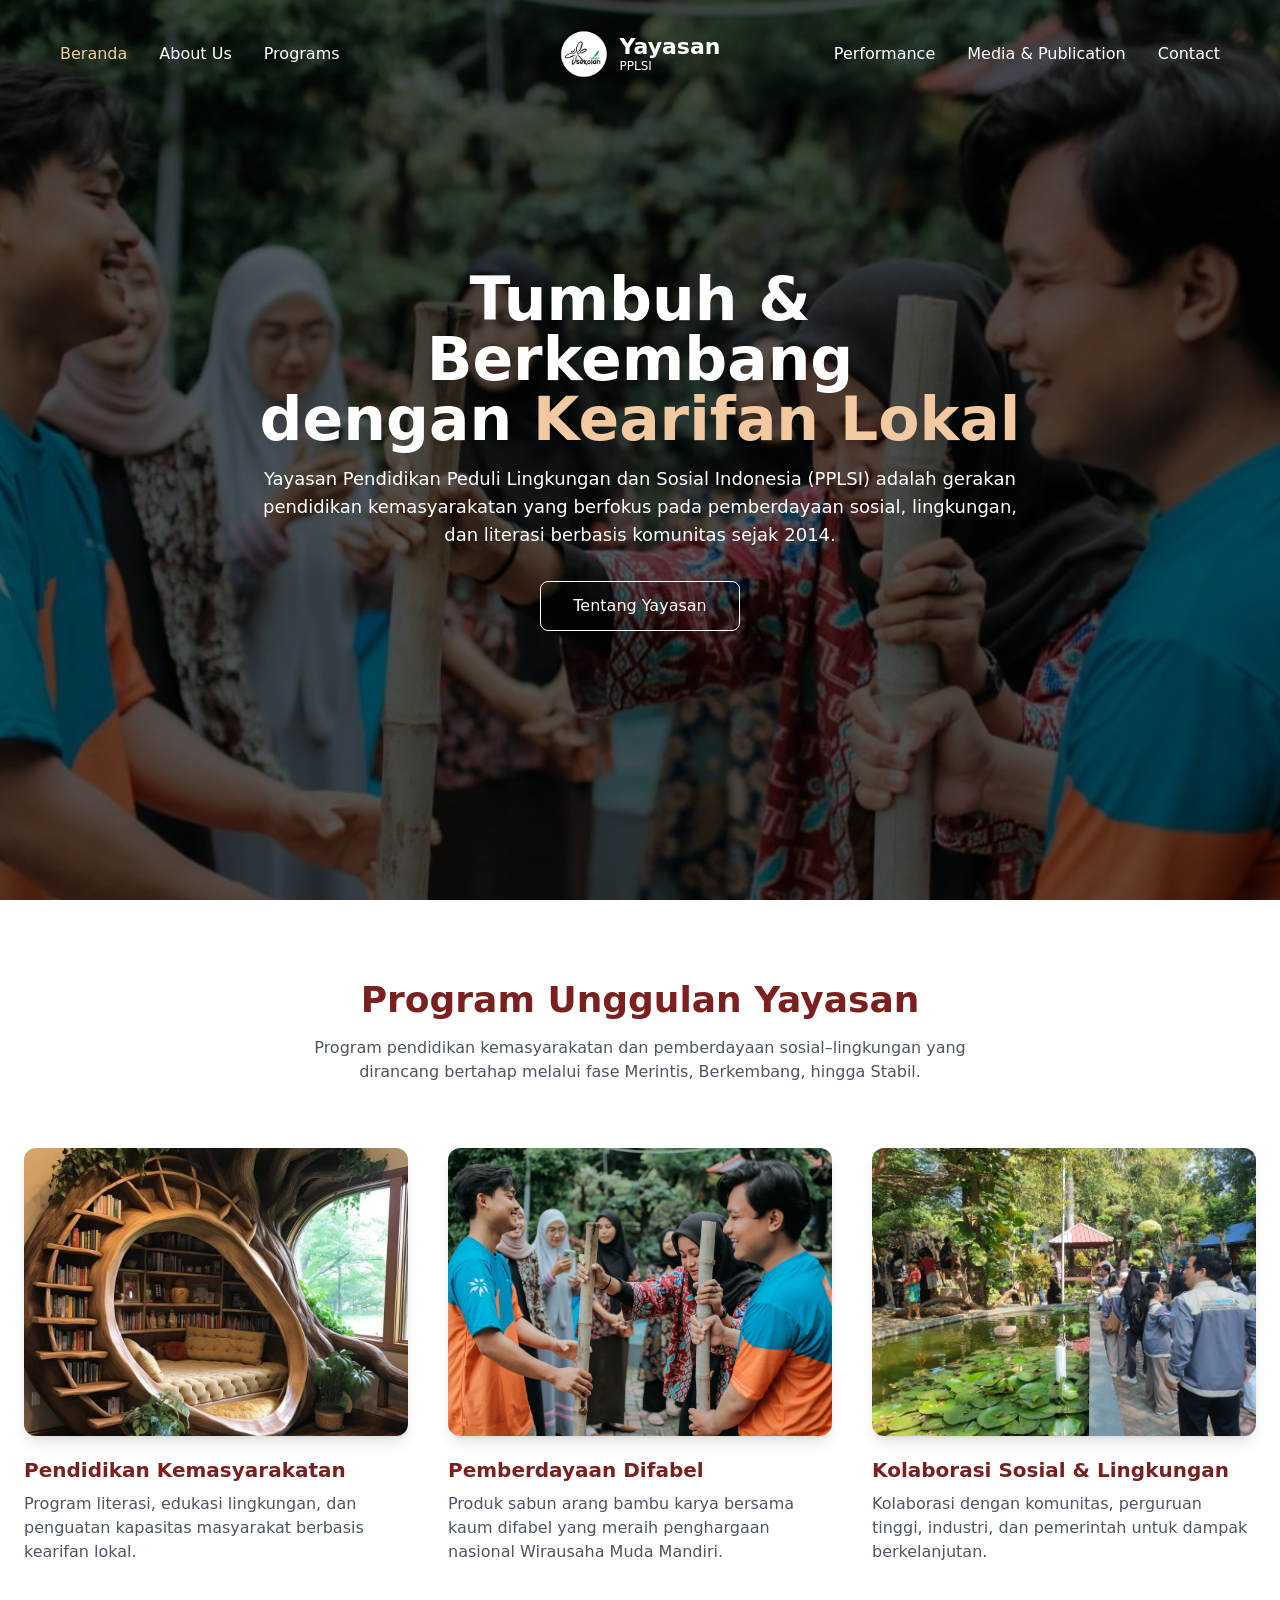
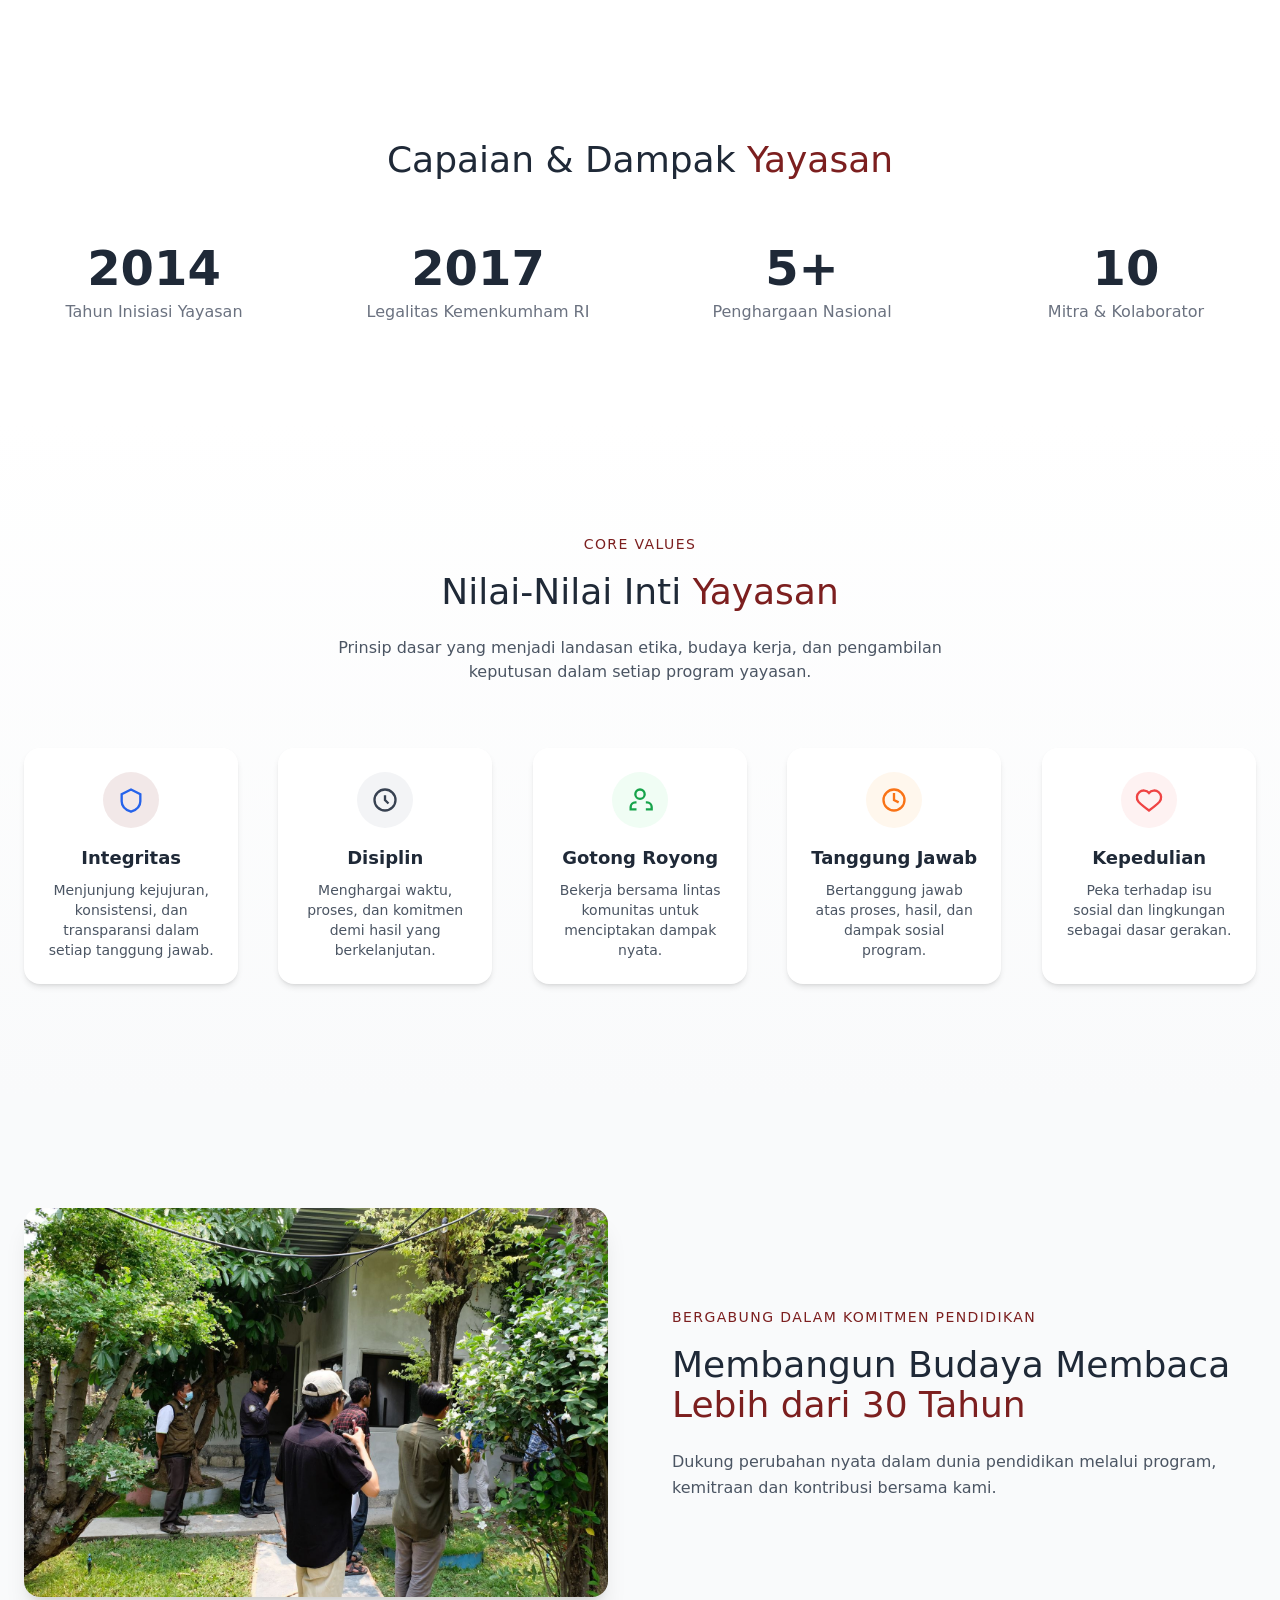
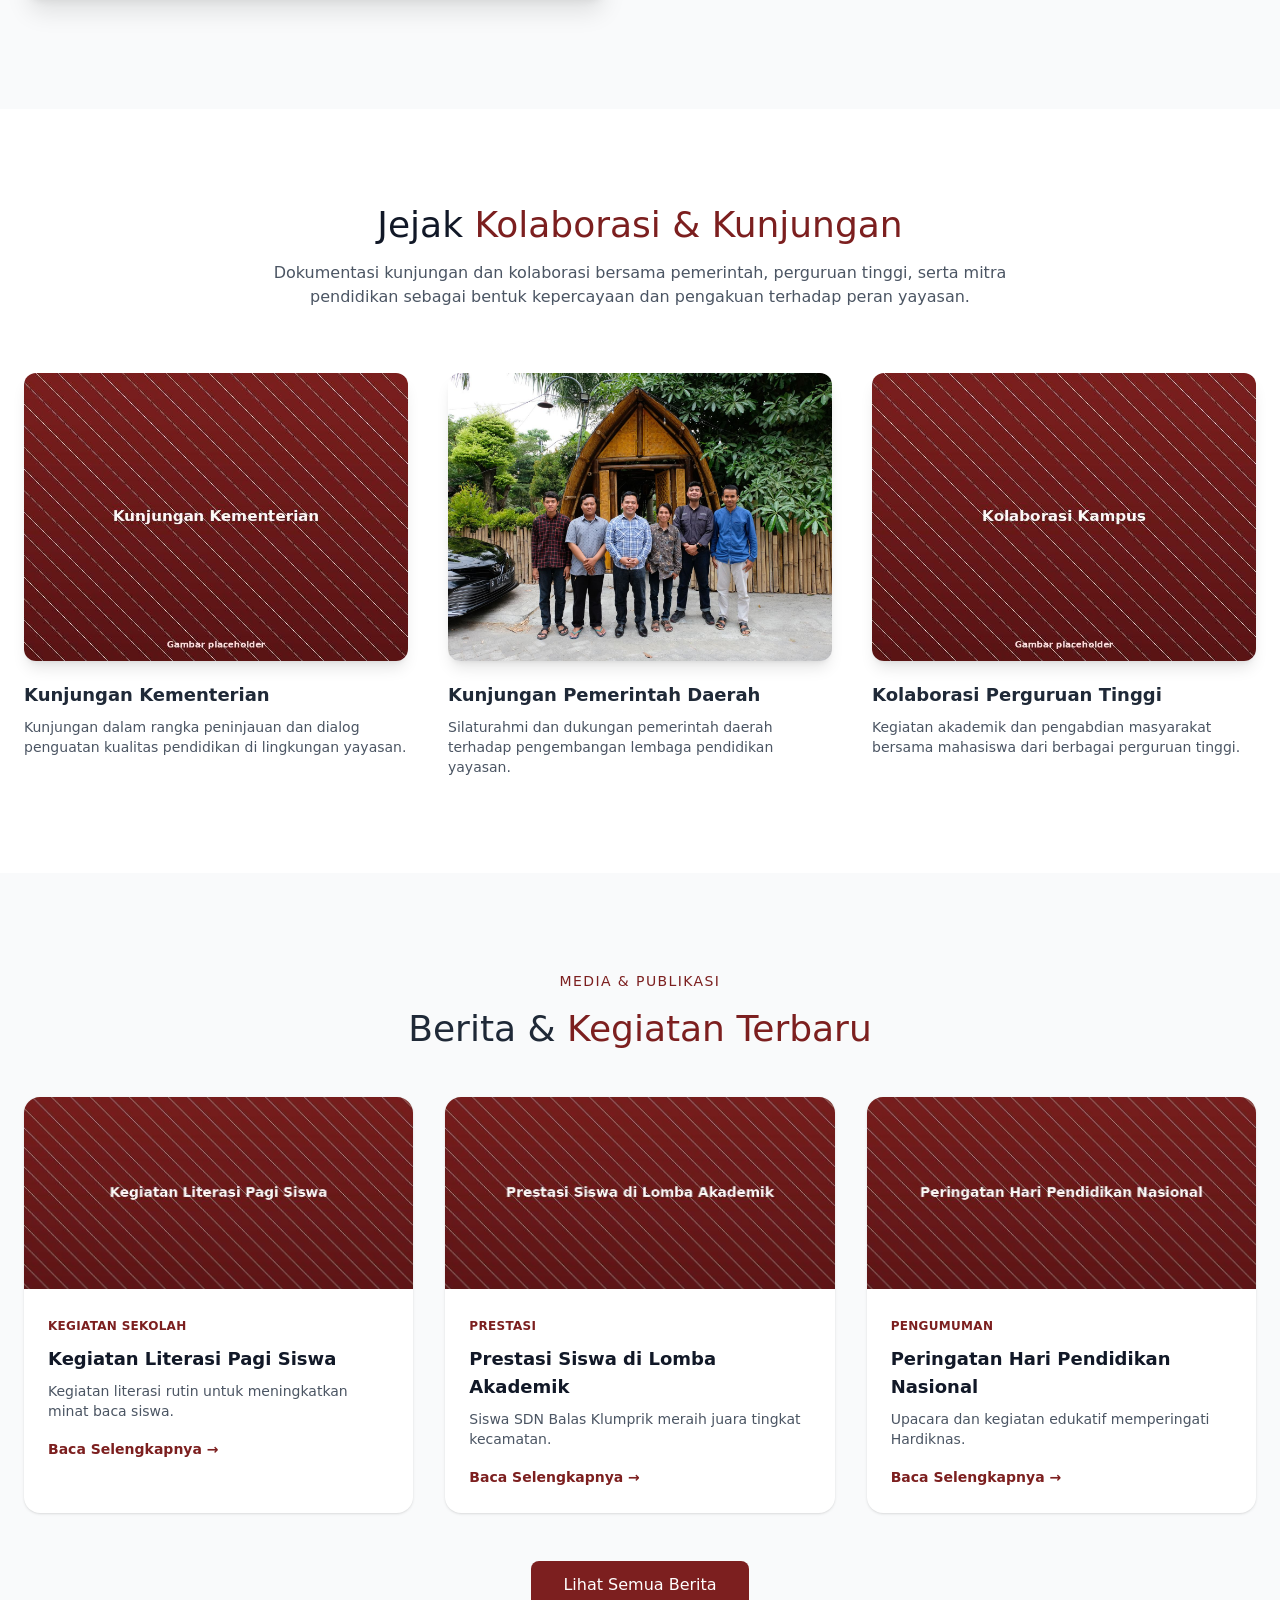
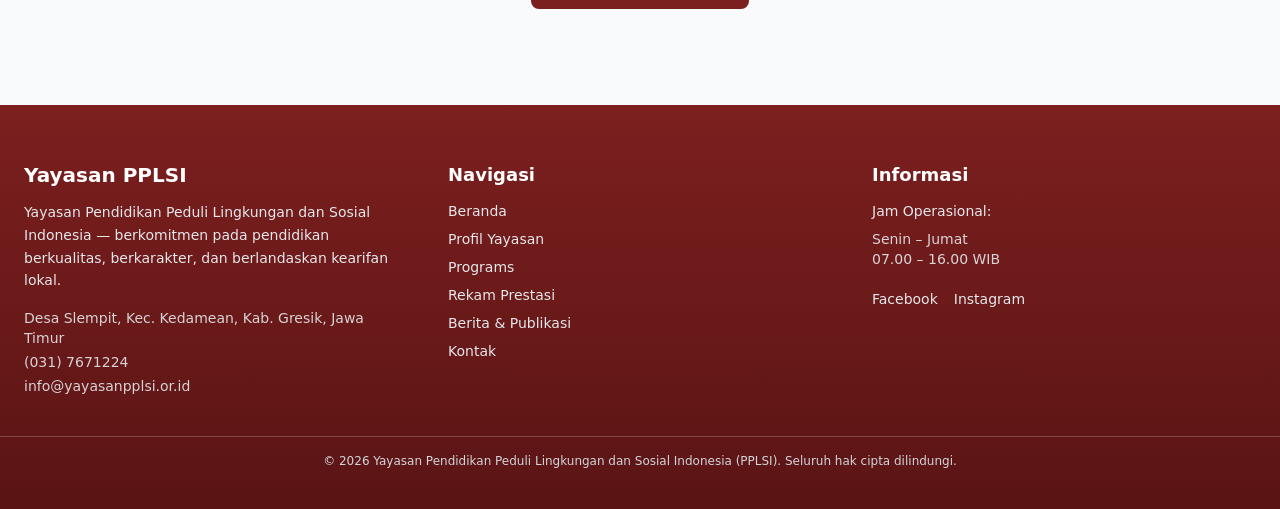
==== index.html @ d439f272 "Initial Commit" ====
<!DOCTYPE html>
<html lang="id">
<head>
    <meta charset="UTF-8">
    <meta name="viewport" content="width=device-width, initial-scale=1.0">
    <title>Beranda - Yayasan PPLSI</title>
    <meta name="description" content="Yayasan Pendidikan Peduli Lingkungan dan Sosial Indonesia (PPLSI) — gerakan pendidikan kemasyarakatan berbasis kearifan lokal sejak 2014.">
    <link rel="canonical" href="https://example.com/index.html">

    <!-- Open Graph -->
    <meta property="og:type" content="website">
    <meta property="og:title" content="Beranda - Yayasan PPLSI">
    <meta property="og:description" content="Yayasan Pendidikan Peduli Lingkungan dan Sosial Indonesia (PPLSI) — gerakan pendidikan kemasyarakatan berbasis kearifan lokal sejak 2014.">
    <meta property="og:image" content="assets/images/hero/hero-1.jpg">
    <meta property="og:url" content="https://example.com/index.html">
    <meta name="twitter:card" content="summary_large_image">

    <link rel="icon" type="image/x-icon" href="assets/images/favicon.ico">
    <link rel="stylesheet" href="assets/css/style.css">
    <link rel="stylesheet" href="assets/css/navbar.css">
</head>
<body class="m-0 p-0 font-sans text-gray-800">

<!-- ===================== NAVBAR ===================== -->
<nav class="site-navbar">

    <div id="glass-container">

        <!-- ================= DESKTOP (>=1024px) ================= -->
        <div class="site-navbar__desktop">

            <!-- LEFT -->
            <ul class="site-navbar__col site-navbar__col--left">
                <li><a href="index.html" class="nav-active">Beranda</a></li>
                <li><a href="profil.html" >About Us</a></li>
                <li><a href="programs.html" >Programs</a></li>
            </ul>

            <!-- CENTER LOGO -->
            <a href="index.html" class="site-navbar__logo">
                <img src="assets/images/Logo.jpg" alt="Logo Yayasan PPLSI">
                <span class="site-navbar__logo-text">
                    <strong>Yayasan</strong>
                    <small>PPLSI</small>
                </span>
            </a>

            <!-- RIGHT -->
            <ul class="site-navbar__col site-navbar__col--right">
                <li><a href="ppdb.html" >Performance</a></li>
                <li><a href="berita.html" >Media & Publication</a></li>
                <li><a href="kontak.html" >Contact</a></li>
            </ul>

        </div>

        <!-- ================= MOBILE / TABLET (<1024px) ================= -->
        <div class="site-navbar__mobile-bar">

            <a href="index.html" class="site-navbar__logo site-navbar__logo--sm">
                <img src="assets/images/Logo.jpg" alt="Logo Yayasan PPLSI">
                <span class="site-navbar__logo-text">
                    <strong>Yayasan</strong>
                    <small>PPLSI</small>
                </span>
            </a>

            <button
                id="nav-toggle"
                class="site-navbar__toggle"
                type="button"
                aria-expanded="false"
                aria-controls="mobile-menu"
                aria-label="Buka menu navigasi">

                <svg id="menu-icon" fill="none" stroke="currentColor" viewBox="0 0 24 24">
                    <path stroke-linecap="round" stroke-linejoin="round" stroke-width="2"
                        d="M4 6h16M4 12h16M4 18h16"/>
                </svg>

                <svg id="close-icon" class="site-navbar__icon--hidden" fill="none" stroke="currentColor" viewBox="0 0 24 24">
                    <path stroke-linecap="round" stroke-linejoin="round" stroke-width="2"
                        d="M6 6L18 18M18 6L6 18"/>
                </svg>

            </button>

        </div>

    </div>

</nav>

<!-- ================= MOBILE DROPDOWN MENU ================= -->
<div id="mobile-menu" hidden aria-hidden="true">
    <a href="index.html">Beranda</a>
    <a href="profil.html">About Us</a>
    <a href="programs.html">Programs</a>
    <a href="ppdb.html">Performance</a>
    <a href="berita.html">Media & Publication</a>
    <a href="kontak.html">Contact</a>
</div>

<main>

<section
    class="relative w-full h-screen overflow-hidden bg-cover bg-center"
    data-hero-slider
>
    <div class="hero-slide is-active" style="background-image: url('assets/images/hero/hero-1.jpg')"></div>
    <div class="hero-slide" style="background-image: url('assets/images/hero/hero-2.jpg')"></div>
    <div class="hero-slide" style="background-image: url('assets/images/hero/hero-3.jpg')"></div>

    <div class="absolute inset-0 bg-black/60"></div>

    <div class="relative z-10 flex items-center justify-center h-full text-center px-6">
        <div class="text-white max-w-3xl">
            <h1 class="text-4xl md:text-6xl font-extrabold mb-4">
                Tumbuh &amp; Berkembang <br>
                dengan <span class="text-[#f2c9a0]">Kearifan Lokal</span>
            </h1>
            <p class="text-lg mb-8">
                Yayasan Pendidikan Peduli Lingkungan dan Sosial Indonesia (PPLSI)
                adalah gerakan pendidikan kemasyarakatan yang berfokus pada
                pemberdayaan sosial, lingkungan, dan literasi berbasis komunitas
                sejak 2014.
            </p>
            <div class="flex justify-center gap-4 flex-wrap">
                <a href="profil.html"
                   class="border border-white px-8 py-3 rounded-lg
                     hover:bg-white hover:text-[#7c1f1f] transition">
                    Tentang Yayasan
                </a>
            </div>
        </div>
    </div>
</section>

<section class="py-20 bg-white reveal">
    <div class="max-w-7xl mx-auto px-6">
        <div class="text-center mb-16">
            <h2 class="text-4xl font-bold text-[#7c1f1f] mb-4">
                Program Unggulan Yayasan
            </h2>
            <p class="text-gray-600 max-w-2xl mx-auto">
               Program pendidikan kemasyarakatan dan pemberdayaan sosial–lingkungan
                yang dirancang bertahap melalui fase Merintis, Berkembang, hingga Stabil.
            </p>
        </div>

        <div class="grid md:grid-cols-3 gap-10">
            <div class="group">
                <div class="overflow-hidden rounded-xl shadow-lg">
                    <img src="assets/images/fasilitas-kelasz.jpg" loading="lazy"
                        class="w-full h-72 object-cover transform group-hover:scale-105 transition duration-500"
                        alt="Ruang Kelas">
                </div>
                <h3 class="text-xl font-semibold text-[#7c1f1f] mt-5">Pendidikan Kemasyarakatan</h3>
                <p class="text-gray-600 mt-2">
                    Program literasi, edukasi lingkungan, dan penguatan kapasitas masyarakat
                    berbasis kearifan lokal.
                </p>
            </div>

            <div class="group">
                <div class="overflow-hidden rounded-xl shadow-lg">
                    <img src="assets/images/kegiatan.jpg" loading="lazy"
                        class="w-full h-72 object-cover transform group-hover:scale-105 transition duration-500"
                        alt="Kegiatan Siswa">
                </div>
                <h3 class="text-xl font-semibold text-[#7c1f1f] mt-5">Pemberdayaan Difabel</h3>
                <p class="text-gray-600 mt-2">
                    Produk sabun arang bambu karya bersama kaum difabel yang meraih
                    penghargaan nasional Wirausaha Muda Mandiri.
                </p>
            </div>

            <div class="group">
                <div class="overflow-hidden rounded-xl shadow-lg">
                    <img src="assets/images/lingkungan.jpg" loading="lazy"
                        class="w-full h-72 object-cover transform group-hover:scale-105 transition duration-500"
                        alt="Lingkungan Sekolah">
                </div>
                <h3 class="text-xl font-semibold text-[#7c1f1f] mt-5">Kolaborasi Sosial &amp; Lingkungan</h3>
                <p class="text-gray-600 mt-2">
                    Kolaborasi dengan komunitas, perguruan tinggi, industri,
                    dan pemerintah untuk dampak berkelanjutan.
                </p>
            </div>
        </div>
    </div>
</section>

<section class="py-24 bg-white reveal">
    <div class="max-w-7xl mx-auto px-6 text-center">
        <h2 class="text-4xl font-light mb-16">
            Capaian &amp; Dampak <span class="text-[#7c1f1f] font-medium">Yayasan</span>
        </h2>
        <div class="grid grid-cols-1 md:grid-cols-4 gap-16">
            <div class="group">
                <div class="text-5xl font-bold text-gray-800">2014</div>
                <p class="mt-2 text-gray-500">Tahun Inisiasi Yayasan</p>
            </div>
            <div class="group">
                <div class="text-5xl font-bold text-gray-800">2017</div>
                <p class="mt-2 text-gray-500">Legalitas Kemenkumham RI</p>
            </div>
            <div class="group">
                <div class="text-5xl font-bold text-gray-800">5+</div>
                <p class="mt-2 text-gray-500">Penghargaan Nasional</p>
            </div>
            <div class="group">
                <div class="text-5xl font-bold text-gray-800">10</div>
                <p class="mt-2 text-gray-500">Mitra &amp; Kolaborator</p>
            </div>
        </div>
    </div>
</section>

<section class="py-28 bg-gradient-to-b from-white to-gray-50">
  <div class="max-w-7xl mx-auto px-6 text-center">
    <div class="mb-16">
      <span class="text-[#7c1f1f] uppercase tracking-widest text-sm">Core Values</span>
      <h2 class="text-4xl font-light mt-4">
        Nilai-Nilai Inti <span class="font-medium text-[#7c1f1f]">Yayasan</span>
      </h2>
      <p class="text-gray-600 max-w-2xl mx-auto mt-6">
        Prinsip dasar yang menjadi landasan etika, budaya kerja,
        dan pengambilan keputusan dalam setiap program yayasan.
      </p>
    </div>

    <div class="grid grid-cols-1 sm:grid-cols-2 md:grid-cols-5 gap-10">
      <div class="bg-white rounded-2xl shadow-md p-6 hover:-translate-y-1 transition reveal">
        <div class="w-14 h-14 mx-auto mb-4 flex items-center justify-center rounded-full bg-[#7c1f1f]/10">
          <svg class="w-7 h-7 text-blue-600" fill="none" stroke="currentColor" stroke-width="2" viewBox="0 0 24 24">
            <path d="M12 3l8 4v6c0 5-3.5 7.5-8 9-4.5-1.5-8-4-8-9V7l8-4z"/>
          </svg>
        </div>
        <h4 class="font-semibold text-lg">Integritas</h4>
        <p class="text-sm text-gray-600 mt-2">Menjunjung kejujuran, konsistensi, dan transparansi dalam setiap tanggung jawab.</p>
      </div>

      <div class="bg-white rounded-2xl shadow-md p-6 hover:-translate-y-1 transition reveal">
        <div class="w-14 h-14 mx-auto mb-4 flex items-center justify-center rounded-full bg-gray-100">
          <svg class="w-7 h-7 text-gray-700" fill="none" stroke="currentColor" stroke-width="2" viewBox="0 0 24 24">
            <path d="M12 8v4l3 3"/><circle cx="12" cy="12" r="9"/>
          </svg>
        </div>
        <h4 class="font-semibold text-lg">Disiplin</h4>
        <p class="text-sm text-gray-600 mt-2">Menghargai waktu, proses, dan komitmen demi hasil yang berkelanjutan.</p>
      </div>

      <div class="bg-white rounded-2xl shadow-md p-6 hover:-translate-y-1 transition reveal">
        <div class="w-14 h-14 mx-auto mb-4 flex items-center justify-center rounded-full bg-green-50">
          <svg class="w-7 h-7 text-green-600" fill="none" stroke="currentColor" stroke-width="2" viewBox="0 0 24 24">
            <path d="M17 20h5v-2a4 4 0 0 0-4-4h-1"/><path d="M9 20H4v-2a4 4 0 0 1 4-4h1"/><circle cx="12" cy="7" r="4"/>
          </svg>
        </div>
        <h4 class="font-semibold text-lg">Gotong Royong</h4>
        <p class="text-sm text-gray-600 mt-2">Bekerja bersama lintas komunitas untuk menciptakan dampak nyata.</p>
      </div>

      <div class="bg-white rounded-2xl shadow-md p-6 hover:-translate-y-1 transition reveal">
        <div class="w-14 h-14 mx-auto mb-4 flex items-center justify-center rounded-full bg-orange-50">
          <svg class="w-7 h-7 text-orange-500" fill="none" stroke="currentColor" stroke-width="2" viewBox="0 0 24 24">
            <path d="M12 6v6l4 2"/><circle cx="12" cy="12" r="9"/>
          </svg>
        </div>
        <h4 class="font-semibold text-lg">Tanggung Jawab</h4>
        <p class="text-sm text-gray-600 mt-2">Bertanggung jawab atas proses, hasil, dan dampak sosial program.</p>
      </div>

      <div class="bg-white rounded-2xl shadow-md p-6 hover:-translate-y-1 transition reveal">
        <div class="w-14 h-14 mx-auto mb-4 flex items-center justify-center rounded-full bg-red-50">
          <svg class="w-7 h-7 text-red-500" fill="none" stroke="currentColor" stroke-width="2" viewBox="0 0 24 24">
            <path d="M12 21s-6-4.35-9-7.5A5.4 5.4 0 0 1 12 6a5.4 5.4 0 0 1 9 7.5C18 16.65 12 21 12 21z"/>
          </svg>
        </div>
        <h4 class="font-semibold text-lg">Kepedulian</h4>
        <p class="text-sm text-gray-600 mt-2">Peka terhadap isu sosial dan lingkungan sebagai dasar gerakan.</p>
      </div>
    </div>
  </div>
</section>

<section class="py-28 bg-gray-50 reveal">
    <div class="max-w-7xl mx-auto px-6 grid md:grid-cols-2 gap-16 items-center">
        <div class="md:order-1 order-2">
            <img src="assets/images/legalicy.jpg" loading="lazy" class="rounded-2xl shadow-xl w-full" alt="Legacy">
        </div>
        <div class="md:order-2 order-1">
            <span class="text-[#7c1f1f] uppercase tracking-widest text-sm">Bergabung dalam Komitmen Pendidikan</span>
            <h2 class="text-4xl font-light mt-4 mb-6">
                Membangun Budaya Membaca
                <span class="text-[#7c1f1f]">Lebih dari 30 Tahun</span>
            </h2>
            <p class="text-gray-600 leading-relaxed">
                Dukung perubahan nyata dalam dunia pendidikan melalui program, kemitraan
                dan kontribusi bersama kami.
            </p>
        </div>
    </div>
</section>

<section class="py-24 bg-white reveal">
    <div class="max-w-7xl mx-auto px-6">
        <div class="text-center mb-16">
            <h2 class="text-4xl font-light text-gray-900 mb-4">
                Jejak <span class="text-[#7c1f1f]">Kolaborasi &amp; Kunjungan</span>
            </h2>
            <p class="text-gray-600 max-w-3xl mx-auto">
                Dokumentasi kunjungan dan kolaborasi bersama pemerintah,
                perguruan tinggi, serta mitra pendidikan sebagai bentuk kepercayaan
                dan pengakuan terhadap peran yayasan.
            </p>
        </div>

        <div class="grid sm:grid-cols-2 lg:grid-cols-3 gap-10">
            <div class="group">
                <div class="overflow-hidden rounded-xl shadow-lg">
                    <img src="assets/images/kunjungan-kementerian.jpg" loading="lazy"
                         class="w-full h-72 object-cover group-hover:scale-105 transition duration-500"
                         alt="Kunjungan Kementerian">
                </div>
                <h3 class="text-lg font-semibold mt-5">Kunjungan Kementerian</h3>
                <p class="text-gray-600 text-sm mt-2">
                    Kunjungan dalam rangka peninjauan dan dialog penguatan
                    kualitas pendidikan di lingkungan yayasan.
                </p>
            </div>
            <div class="group">
                <div class="overflow-hidden rounded-xl shadow-lg">
                    <img src="assets/images/kunjungan-gubernur.jpg" loading="lazy"
                         class="w-full h-72 object-cover group-hover:scale-105 transition duration-500"
                         alt="Kunjungan Gubernur">
                </div>
                <h3 class="text-lg font-semibold mt-5">Kunjungan Pemerintah Daerah</h3>
                <p class="text-gray-600 text-sm mt-2">
                    Silaturahmi dan dukungan pemerintah daerah terhadap
                    pengembangan lembaga pendidikan yayasan.
                </p>
            </div>
            <div class="group">
                <div class="overflow-hidden rounded-xl shadow-lg">
                    <img src="assets/images/kolaborasi-kampus.jpg" loading="lazy"
                         class="w-full h-72 object-cover group-hover:scale-105 transition duration-500"
                         alt="Kolaborasi Kampus">
                </div>
                <h3 class="text-lg font-semibold mt-5">Kolaborasi Perguruan Tinggi</h3>
                <p class="text-gray-600 text-sm mt-2">
                    Kegiatan akademik dan pengabdian masyarakat bersama
                    mahasiswa dari berbagai perguruan tinggi.
                </p>
            </div>
        </div>
    </div>
</section>

<section class="py-24 bg-gray-50 reveal">
    <div class="max-w-7xl mx-auto px-6">
        <div class="text-center mb-12">
            <span class="text-[#7c1f1f] uppercase tracking-widest text-sm">Media &amp; Publikasi</span>
            <h2 class="text-4xl font-light mt-4">Berita &amp; <span class="text-[#7c1f1f] font-medium">Kegiatan Terbaru</span></h2>
        </div>
        <div class="grid md:grid-cols-3 gap-8">
            <article class="bg-white rounded-2xl shadow hover:shadow-lg transition overflow-hidden">
                <img src="assets/images/berita/literasi.jpg" loading="lazy" class="h-48 w-full object-cover" alt="Kegiatan Literasi Pagi Siswa">
                <div class="p-6">
                    <span class="text-xs uppercase tracking-wide text-[#7c1f1f] font-semibold">Kegiatan Sekolah</span>
                    <h3 class="font-semibold text-lg text-gray-900 mt-2 mb-2">Kegiatan Literasi Pagi Siswa</h3>
                    <p class="text-gray-600 text-sm mb-4">Kegiatan literasi rutin untuk meningkatkan minat baca siswa.</p>
                    <a href="berita-literasi.html" class="text-[#7c1f1f] text-sm font-semibold hover:underline">Baca Selengkapnya &rarr;</a>
                </div>
            </article>
            <article class="bg-white rounded-2xl shadow hover:shadow-lg transition overflow-hidden">
                <img src="assets/images/berita/prestasi.jpg" loading="lazy" class="h-48 w-full object-cover" alt="Prestasi Siswa di Lomba Akademik">
                <div class="p-6">
                    <span class="text-xs uppercase tracking-wide text-[#7c1f1f] font-semibold">Prestasi</span>
                    <h3 class="font-semibold text-lg text-gray-900 mt-2 mb-2">Prestasi Siswa di Lomba Akademik</h3>
                    <p class="text-gray-600 text-sm mb-4">Siswa SDN Balas Klumprik meraih juara tingkat kecamatan.</p>
                    <a href="berita-prestasi.html" class="text-[#7c1f1f] text-sm font-semibold hover:underline">Baca Selengkapnya &rarr;</a>
                </div>
            </article>
            <article class="bg-white rounded-2xl shadow hover:shadow-lg transition overflow-hidden">
                <img src="assets/images/berita/hardiknas.jpg" loading="lazy" class="h-48 w-full object-cover" alt="Peringatan Hari Pendidikan Nasional">
                <div class="p-6">
                    <span class="text-xs uppercase tracking-wide text-[#7c1f1f] font-semibold">Pengumuman</span>
                    <h3 class="font-semibold text-lg text-gray-900 mt-2 mb-2">Peringatan Hari Pendidikan Nasional</h3>
                    <p class="text-gray-600 text-sm mb-4">Upacara dan kegiatan edukatif memperingati Hardiknas.</p>
                    <a href="berita-hardiknas.html" class="text-[#7c1f1f] text-sm font-semibold hover:underline">Baca Selengkapnya &rarr;</a>
                </div>
            </article>
        </div>
        <div class="text-center mt-12">
            <a href="berita.html" class="inline-block bg-[#7c1f1f] text-white px-8 py-3 rounded-lg hover:bg-[#651919] transition">Lihat Semua Berita</a>
        </div>
    </div>
</section>
    </main>
    <footer class="relative text-gray-200">
        <div class="bg-gradient-to-t from-[#5a1414] to-[#7c1f1f] pt-14 pb-10">
            <div class="max-w-7xl mx-auto px-6 grid md:grid-cols-3 gap-10">

                <!-- PROFIL -->
                <div>
                    <h4 class="text-xl font-bold text-white mb-3">
                        Yayasan PPLSI
                    </h4>
                    <p class="text-sm leading-relaxed text-gray-200">
                        Yayasan Pendidikan Peduli Lingkungan dan Sosial Indonesia — berkomitmen
                        pada pendidikan berkualitas, berkarakter, dan berlandaskan kearifan lokal.
                    </p>
                    <div class="mt-4 text-sm space-y-1 opacity-90">
                        <p>Desa Slempit, Kec. Kedamean, Kab. Gresik, Jawa Timur</p>
                        <p>(031) 7671224</p>
                        <p>info@yayasanpplsi.or.id</p>
                    </div>
                </div>

                <!-- MENU -->
                <div>
                    <h4 class="text-lg font-semibold text-white mb-3">Navigasi</h4>
                    <ul class="space-y-2 text-sm">
                        <li><a href="index.html" class="hover:text-white transition">Beranda</a></li>
                        <li><a href="profil.html" class="hover:text-white transition">Profil Yayasan</a></li>
                        <li><a href="programs.html" class="hover:text-white transition">Programs</a></li>
                        <li><a href="ppdb.html" class="hover:text-white transition">Rekam Prestasi</a></li>
                        <li><a href="berita.html" class="hover:text-white transition">Berita & Publikasi</a></li>
                        <li><a href="kontak.html" class="hover:text-white transition">Kontak</a></li>
                    </ul>
                </div>

                <!-- INFO -->
                <div>
                    <h4 class="text-lg font-semibold text-white mb-3">Informasi</h4>
                    <div class="text-sm space-y-2">
                        <p>Jam Operasional:</p>
                        <p class="opacity-90">Senin – Jumat<br>07.00 – 16.00 WIB</p>
                    </div>
                    <div class="flex space-x-4 mt-5 text-sm">
                        <a href="#" class="hover:text-white transition">Facebook</a>
                        <a href="#" class="hover:text-white transition">Instagram</a>
                    </div>
                </div>
            </div>

            <div class="mt-10 border-t border-white/20 pt-4 text-center text-xs text-gray-300">
                <span id="copyright-year">&copy; 2026</span> Yayasan Pendidikan Peduli Lingkungan dan Sosial Indonesia (PPLSI). Seluruh hak cipta dilindungi.
            </div>
        </div>
    </footer>
    <script src="assets/js/main.js"></script>
</body>
</html>
---- assets/css/style.css ----
*,
:after,
:before {
    --tw-border-spacing-x: 0;
    --tw-border-spacing-y: 0;
    --tw-translate-x: 0;
    --tw-translate-y: 0;
    --tw-rotate: 0;
    --tw-skew-x: 0;
    --tw-skew-y: 0;
    --tw-scale-x: 1;
    --tw-scale-y: 1;
    --tw-pan-x: ;
    --tw-pan-y: ;
    --tw-pinch-zoom: ;
    --tw-scroll-snap-strictness: proximity;
    --tw-gradient-from-position: ;
    --tw-gradient-via-position: ;
    --tw-gradient-to-position: ;
    --tw-ordinal: ;
    --tw-slashed-zero: ;
    --tw-numeric-figure: ;
    --tw-numeric-spacing: ;
    --tw-numeric-fraction: ;
    --tw-ring-inset: ;
    --tw-ring-offset-width: 0px;
    --tw-ring-offset-color: #fff;
    --tw-ring-color: rgba(59, 130, 246, .5);
    --tw-ring-offset-shadow: 0 0 #0000;
    --tw-ring-shadow: 0 0 #0000;
    --tw-shadow: 0 0 #0000;
    --tw-shadow-colored: 0 0 #0000;
    --tw-blur: ;
    --tw-brightness: ;
    --tw-contrast: ;
    --tw-grayscale: ;
    --tw-hue-rotate: ;
    --tw-invert: ;
    --tw-saturate: ;
    --tw-sepia: ;
    --tw-drop-shadow: ;
    --tw-backdrop-blur: ;
    --tw-backdrop-brightness: ;
    --tw-backdrop-contrast: ;
    --tw-backdrop-grayscale: ;
    --tw-backdrop-hue-rotate: ;
    --tw-backdrop-invert: ;
    --tw-backdrop-opacity: ;
    --tw-backdrop-saturate: ;
    --tw-backdrop-sepia: ;
    --tw-contain-size: ;
    --tw-contain-layout: ;
    --tw-contain-paint: ;
    --tw-contain-style:
}

::backdrop {
    --tw-border-spacing-x: 0;
    --tw-border-spacing-y: 0;
    --tw-translate-x: 0;
    --tw-translate-y: 0;
    --tw-rotate: 0;
    --tw-skew-x: 0;
    --tw-skew-y: 0;
    --tw-scale-x: 1;
    --tw-scale-y: 1;
    --tw-pan-x: ;
    --tw-pan-y: ;
    --tw-pinch-zoom: ;
    --tw-scroll-snap-strictness: proximity;
    --tw-gradient-from-position: ;
    --tw-gradient-via-position: ;
    --tw-gradient-to-position: ;
    --tw-ordinal: ;
    --tw-slashed-zero: ;
    --tw-numeric-figure: ;
    --tw-numeric-spacing: ;
    --tw-numeric-fraction: ;
    --tw-ring-inset: ;
    --tw-ring-offset-width: 0px;
    --tw-ring-offset-color: #fff;
    --tw-ring-color: rgba(59, 130, 246, .5);
    --tw-ring-offset-shadow: 0 0 #0000;
    --tw-ring-shadow: 0 0 #0000;
    --tw-shadow: 0 0 #0000;
    --tw-shadow-colored: 0 0 #0000;
    --tw-blur: ;
    --tw-brightness: ;
    --tw-contrast: ;
    --tw-grayscale: ;
    --tw-hue-rotate: ;
    --tw-invert: ;
    --tw-saturate: ;
    --tw-sepia: ;
    --tw-drop-shadow: ;
    --tw-backdrop-blur: ;
    --tw-backdrop-brightness: ;
    --tw-backdrop-contrast: ;
    --tw-backdrop-grayscale: ;
    --tw-backdrop-hue-rotate: ;
    --tw-backdrop-invert: ;
    --tw-backdrop-opacity: ;
    --tw-backdrop-saturate: ;
    --tw-backdrop-sepia: ;
    --tw-contain-size: ;
    --tw-contain-layout: ;
    --tw-contain-paint: ;
    --tw-contain-style:
}

/*! tailwindcss v3.4.19 | MIT License | https://tailwindcss.com*/
*,
:after,
:before {
    box-sizing: border-box;
    border: 0 solid #e5e7eb
}

:after,
:before {
    --tw-content: ""
}

:host,
html {
    line-height: 1.5;
    -webkit-text-size-adjust: 100%;
    -moz-tab-size: 4;
    -o-tab-size: 4;
    tab-size: 4;
    font-family: ui-sans-serif, system-ui, sans-serif, Apple Color Emoji, Segoe UI Emoji, Segoe UI Symbol, Noto Color Emoji;
    font-feature-settings: normal;
    font-variation-settings: normal;
    -webkit-tap-highlight-color: transparent
}

body {
    margin: 0;
    line-height: inherit
}

hr {
    height: 0;
    color: inherit;
    border-top-width: 1px
}

abbr:where([title]) {
    -webkit-text-decoration: underline dotted;
    text-decoration: underline dotted
}

h1,
h2,
h3,
h4,
h5,
h6 {
    font-size: inherit;
    font-weight: inherit
}

a {
    color: inherit;
    text-decoration: inherit
}

b,
strong {
    font-weight: bolder
}

code,
kbd,
pre,
samp {
    font-family: ui-monospace, SFMono-Regular, Menlo, Monaco, Consolas, Liberation Mono, Courier New, monospace;
    font-feature-settings: normal;
    font-variation-settings: normal;
    font-size: 1em
}

small {
    font-size: 80%
}

sub,
sup {
    font-size: 75%;
    line-height: 0;
    position: relative;
    vertical-align: baseline
}

sub {
    bottom: -.25em
}

sup {
    top: -.5em
}

table {
    text-indent: 0;
    border-color: inherit;
    border-collapse: collapse
}

button,
input,
optgroup,
select,
textarea {
    font-family: inherit;
    font-feature-settings: inherit;
    font-variation-settings: inherit;
    font-size: 100%;
    font-weight: inherit;
    line-height: inherit;
    letter-spacing: inherit;
    color: inherit;
    margin: 0;
    padding: 0
}

button,
select {
    text-transform: none
}

button,
input:where([type=button]),
input:where([type=reset]),
input:where([type=submit]) {
    -webkit-appearance: button;
    background-color: transparent;
    background-image: none
}

:-moz-focusring {
    outline: auto
}

:-moz-ui-invalid {
    box-shadow: none
}

progress {
    vertical-align: baseline
}

::-webkit-inner-spin-button,
::-webkit-outer-spin-button {
    height: auto
}

[type=search] {
    -webkit-appearance: textfield;
    outline-offset: -2px
}

::-webkit-search-decoration {
    -webkit-appearance: none
}

::-webkit-file-upload-button {
    -webkit-appearance: button;
    font: inherit
}

summary {
    display: list-item
}

blockquote,
dd,
dl,
figure,
h1,
h2,
h3,
h4,
h5,
h6,
hr,
p,
pre {
    margin: 0
}

fieldset {
    margin: 0
}

fieldset,
legend {
    padding: 0
}

menu,
ol,
ul {
    list-style: none;
    margin: 0;
    padding: 0
}

dialog {
    padding: 0
}

textarea {
    resize: vertical
}

input::-moz-placeholder,
textarea::-moz-placeholder {
    opacity: 1;
    color: #9ca3af
}

input::placeholder,
textarea::placeholder {
    opacity: 1;
    color: #9ca3af
}

[role=button],
button {
    cursor: pointer
}

:disabled {
    cursor: default
}

audio,
canvas,
embed,
iframe,
img,
object,
svg,
video {
    display: block;
    vertical-align: middle
}

img,
video {
    max-width: 100%;
    height: auto
}

[hidden]:where(:not([hidden=until-found])) {
    display: none
}

.sr-only {
    position: absolute;
    width: 1px;
    height: 1px;
    padding: 0;
    margin: -1px;
    overflow: hidden;
    clip: rect(0, 0, 0, 0);
    white-space: nowrap;
    border-width: 0
}

.fixed {
    position: fixed
}

.absolute {
    position: absolute
}

.relative {
    position: relative
}

.inset-0 {
    inset: 0
}

.bottom-8 {
    bottom: 2rem
}

.left-0 {
    left: 0
}

.left-1\/2 {
    left: 50%
}

.right-0 {
    right: 0
}

.right-1\/2 {
    right: 50%
}

.right-8 {
    right: 2rem
}

.top-6 {
    top: 1.5rem
}

.z-10 {
    z-index: 10
}

.z-\[9999\] {
    z-index: 9999
}

.order-1 {
    order: 1
}

.order-2 {
    order: 2
}

.col-span-2 {
    grid-column: span 2/span 2
}

.m-0 {
    margin: 0
}

.mx-auto {
    margin-left: auto;
    margin-right: auto
}

.my-4 {
    margin-top: 1rem;
    margin-bottom: 1rem
}

.-ml-\[50vw\] {
    margin-left: -50vw
}

.-mr-\[50vw\] {
    margin-right: -50vw
}

.mb-1 {
    margin-bottom: .25rem
}

.mb-12 {
    margin-bottom: 3rem
}

.mb-16 {
    margin-bottom: 4rem
}

.mb-2 {
    margin-bottom: .5rem
}

.mb-20 {
    margin-bottom: 5rem
}

.mb-3 {
    margin-bottom: .75rem
}

.mb-4 {
    margin-bottom: 1rem
}

.mb-5 {
    margin-bottom: 1.25rem
}

.mb-6 {
    margin-bottom: 1.5rem
}

.mb-8 {
    margin-bottom: 2rem
}

.mt-1 {
    margin-top: .25rem
}

.mt-10 {
    margin-top: 2.5rem
}

.mt-12 {
    margin-top: 3rem
}

.mt-2 {
    margin-top: .5rem
}

.mt-3 {
    margin-top: .75rem
}

.mt-4 {
    margin-top: 1rem
}

.mt-5 {
    margin-top: 1.25rem
}

.mt-6 {
    margin-top: 1.5rem
}

.mt-8 {
    margin-top: 2rem
}

.block {
    display: block
}

.inline-block {
    display: inline-block
}

.flex {
    display: flex
}

.inline-flex {
    display: inline-flex
}

.grid {
    display: grid
}

.hidden {
    display: none
}

.aspect-video {
    aspect-ratio: 16/9
}

.h-10 {
    height: 2.5rem
}

.h-12 {
    height: 3rem
}

.h-14 {
    height: 3.5rem
}

.h-20 {
    height: 5rem
}

.h-48 {
    height: 12rem
}

.h-5 {
    height: 1.25rem
}

.h-56 {
    height: 14rem
}

.h-6 {
    height: 1.5rem
}

.h-64 {
    height: 16rem
}

.h-7 {
    height: 1.75rem
}

.h-72 {
    height: 18rem
}

.h-\[360px\] {
    height: 360px
}

.h-\[400px\] {
    height: 400px
}

.h-\[470px\] {
    height: 470px
}

.h-\[650px\] {
    height: 650px
}

.h-\[70vh\] {
    height: 70vh
}

.h-auto {
    height: auto
}

.h-full {
    height: 100%
}

.h-screen {
    height: 100vh
}

.max-h-16 {
    max-height: 4rem
}

.w-10 {
    width: 2.5rem
}

.w-12 {
    width: 3rem
}

.w-14 {
    width: 3.5rem
}

.w-28 {
    width: 7rem
}

.w-32 {
    width: 8rem
}

.w-36 {
    width: 9rem
}

.w-40 {
    width: 10rem
}

.w-44 {
    width: 11rem
}

.w-5 {
    width: 1.25rem
}

.w-6 {
    width: 1.5rem
}

.w-7 {
    width: 1.75rem
}

.w-full {
    width: 100%
}

.w-screen {
    width: 100vw
}

.max-w-2xl {
    max-width: 42rem
}

.max-w-3xl {
    max-width: 48rem
}

.max-w-4xl {
    max-width: 56rem
}

.max-w-5xl {
    max-width: 64rem
}

.max-w-6xl {
    max-width: 72rem
}

.max-w-7xl {
    max-width: 80rem
}

.max-w-md {
    max-width: 28rem
}

.max-w-sm {
    max-width: 24rem
}

.shrink-0 {
    flex-shrink: 0
}

.transform {
    transform: translate(var(--tw-translate-x), var(--tw-translate-y)) rotate(var(--tw-rotate)) skewX(var(--tw-skew-x)) skewY(var(--tw-skew-y)) scaleX(var(--tw-scale-x)) scaleY(var(--tw-scale-y))
}

.list-inside {
    list-style-position: inside
}

.list-disc {
    list-style-type: disc
}

.grid-cols-1 {
    grid-template-columns: repeat(1, minmax(0, 1fr))
}

.grid-cols-2 {
    grid-template-columns: repeat(2, minmax(0, 1fr))
}

.flex-col {
    flex-direction: column
}

.flex-wrap {
    flex-wrap: wrap
}

.items-start {
    align-items: flex-start
}

.items-center {
    align-items: center
}

.justify-center {
    justify-content: center
}

.justify-between {
    justify-content: space-between
}

.gap-10 {
    gap: 2.5rem
}

.gap-12 {
    gap: 3rem
}

.gap-14 {
    gap: 3.5rem
}

.gap-16 {
    gap: 4rem
}

.gap-2 {
    gap: .5rem
}

.gap-3 {
    gap: .75rem
}

.gap-4 {
    gap: 1rem
}

.gap-5 {
    gap: 1.25rem
}

.gap-6 {
    gap: 1.5rem
}

.gap-8 {
    gap: 2rem
}

.space-x-4>:not([hidden])~:not([hidden]) {
    --tw-space-x-reverse: 0;
    margin-right: calc(1rem*var(--tw-space-x-reverse));
    margin-left: calc(1rem*(1 - var(--tw-space-x-reverse)))
}

.space-x-6>:not([hidden])~:not([hidden]) {
    --tw-space-x-reverse: 0;
    margin-right: calc(1.5rem*var(--tw-space-x-reverse));
    margin-left: calc(1.5rem*(1 - var(--tw-space-x-reverse)))
}

.space-y-1>:not([hidden])~:not([hidden]) {
    --tw-space-y-reverse: 0;
    margin-top: calc(.25rem*(1 - var(--tw-space-y-reverse)));
    margin-bottom: calc(.25rem*var(--tw-space-y-reverse))
}

.space-y-10>:not([hidden])~:not([hidden]) {
    --tw-space-y-reverse: 0;
    margin-top: calc(2.5rem*(1 - var(--tw-space-y-reverse)));
    margin-bottom: calc(2.5rem*var(--tw-space-y-reverse))
}

.space-y-2>:not([hidden])~:not([hidden]) {
    --tw-space-y-reverse: 0;
    margin-top: calc(.5rem*(1 - var(--tw-space-y-reverse)));
    margin-bottom: calc(.5rem*var(--tw-space-y-reverse))
}

.space-y-24>:not([hidden])~:not([hidden]) {
    --tw-space-y-reverse: 0;
    margin-top: calc(6rem*(1 - var(--tw-space-y-reverse)));
    margin-bottom: calc(6rem*var(--tw-space-y-reverse))
}

.space-y-3>:not([hidden])~:not([hidden]) {
    --tw-space-y-reverse: 0;
    margin-top: calc(.75rem*(1 - var(--tw-space-y-reverse)));
    margin-bottom: calc(.75rem*var(--tw-space-y-reverse))
}

.space-y-5>:not([hidden])~:not([hidden]) {
    --tw-space-y-reverse: 0;
    margin-top: calc(1.25rem*(1 - var(--tw-space-y-reverse)));
    margin-bottom: calc(1.25rem*var(--tw-space-y-reverse))
}

.space-y-6>:not([hidden])~:not([hidden]) {
    --tw-space-y-reverse: 0;
    margin-top: calc(1.5rem*(1 - var(--tw-space-y-reverse)));
    margin-bottom: calc(1.5rem*var(--tw-space-y-reverse))
}

.overflow-auto {
    overflow: auto
}

.overflow-hidden {
    overflow: hidden
}

.rounded-2xl {
    border-radius: 1rem
}

.rounded-3xl {
    border-radius: 1.5rem
}

.rounded-\[2\.5rem\] {
    border-radius: 2.5rem
}

.rounded-full {
    border-radius: 9999px
}

.rounded-lg {
    border-radius: .5rem
}

.rounded-xl {
    border-radius: .75rem
}

.border {
    border-width: 1px
}

.border-t {
    border-top-width: 1px
}

.border-\[\#7c1f1f\]\/30 {
    border-color: rgba(124, 31, 31, .3)
}

.border-gray-300 {
    --tw-border-opacity: 1;
    border-color: rgb(209 213 219/var(--tw-border-opacity, 1))
}

.border-white {
    --tw-border-opacity: 1;
    border-color: rgb(255 255 255/var(--tw-border-opacity, 1))
}

.border-white\/20 {
    border-color: hsla(0, 0%, 100%, .2)
}

.bg-\[\#1F3A5F\]\/90 {
    background-color: rgba(31, 58, 95, .9)
}

.bg-\[\#7c1f1f\] {
    --tw-bg-opacity: 1;
    background-color: rgb(124 31 31/var(--tw-bg-opacity, 1))
}

.bg-\[\#7c1f1f\]\/10 {
    background-color: rgba(124, 31, 31, .1)
}

.bg-\[\#7c1f1f\]\/60 {
    background-color: rgba(124, 31, 31, .6)
}

.bg-black\/10 {
    background-color: rgba(0, 0, 0, .1)
}

.bg-black\/20 {
    background-color: rgba(0, 0, 0, .2)
}

.bg-black\/40 {
    background-color: rgba(0, 0, 0, .4)
}

.bg-black\/60 {
    background-color: rgba(0, 0, 0, .6)
}

.bg-blue-50 {
    --tw-bg-opacity: 1;
    background-color: rgb(239 246 255/var(--tw-bg-opacity, 1))
}

.bg-gray-100 {
    --tw-bg-opacity: 1;
    background-color: rgb(243 244 246/var(--tw-bg-opacity, 1))
}

.bg-gray-50 {
    --tw-bg-opacity: 1;
    background-color: rgb(249 250 251/var(--tw-bg-opacity, 1))
}

.bg-green-50 {
    --tw-bg-opacity: 1;
    background-color: rgb(240 253 244/var(--tw-bg-opacity, 1))
}

.bg-orange-50 {
    --tw-bg-opacity: 1;
    background-color: rgb(255 247 237/var(--tw-bg-opacity, 1))
}

.bg-red-50 {
    --tw-bg-opacity: 1;
    background-color: rgb(254 242 242/var(--tw-bg-opacity, 1))
}

.bg-transparent {
    background-color: transparent
}

.bg-white {
    --tw-bg-opacity: 1;
    background-color: rgb(255 255 255/var(--tw-bg-opacity, 1))
}

.bg-white\/90 {
    background-color: hsla(0, 0%, 100%, .9)
}

.bg-yellow-50 {
    --tw-bg-opacity: 1;
    background-color: rgb(254 252 232/var(--tw-bg-opacity, 1))
}

.bg-gradient-to-b {
    background-image: linear-gradient(to bottom, var(--tw-gradient-stops))
}

.bg-gradient-to-br {
    background-image: linear-gradient(to bottom right, var(--tw-gradient-stops))
}

.bg-gradient-to-t {
    background-image: linear-gradient(to top, var(--tw-gradient-stops))
}

.from-\[\#5a1414\] {
    --tw-gradient-from: #5a1414 var(--tw-gradient-from-position);
    --tw-gradient-to: rgba(90, 20, 20, 0) var(--tw-gradient-to-position);
    --tw-gradient-stops: var(--tw-gradient-from), var(--tw-gradient-to)
}

.from-gray-50 {
    --tw-gradient-from: #f9fafb var(--tw-gradient-from-position);
    --tw-gradient-to: rgba(249, 250, 251, 0) var(--tw-gradient-to-position);
    --tw-gradient-stops: var(--tw-gradient-from), var(--tw-gradient-to)
}

.from-slate-50 {
    --tw-gradient-from: #f8fafc var(--tw-gradient-from-position);
    --tw-gradient-to: rgba(248, 250, 252, 0) var(--tw-gradient-to-position);
    --tw-gradient-stops: var(--tw-gradient-from), var(--tw-gradient-to)
}

.from-white {
    --tw-gradient-from: #fff var(--tw-gradient-from-position);
    --tw-gradient-to: hsla(0, 0%, 100%, 0) var(--tw-gradient-to-position);
    --tw-gradient-stops: var(--tw-gradient-from), var(--tw-gradient-to)
}

.to-\[\#7c1f1f\] {
    --tw-gradient-to: #7c1f1f var(--tw-gradient-to-position)
}

.to-gray-50 {
    --tw-gradient-to: #f9fafb var(--tw-gradient-to-position)
}

.to-white {
    --tw-gradient-to: #fff var(--tw-gradient-to-position)
}

.bg-cover {
    background-size: cover
}

.bg-center {
    background-position: 50%
}

.object-contain {
    -o-object-fit: contain;
    object-fit: contain
}

.object-cover {
    -o-object-fit: cover;
    object-fit: cover
}

.p-0 {
    padding: 0
}

.p-10 {
    padding: 2.5rem
}

.p-4 {
    padding: 1rem
}

.p-5 {
    padding: 1.25rem
}

.p-6 {
    padding: 1.5rem
}

.p-8 {
    padding: 2rem
}

.px-3 {
    padding-left: .75rem;
    padding-right: .75rem
}

.px-4 {
    padding-left: 1rem;
    padding-right: 1rem
}

.px-5 {
    padding-left: 1.25rem;
    padding-right: 1.25rem
}

.px-6 {
    padding-left: 1.5rem;
    padding-right: 1.5rem
}

.px-8 {
    padding-left: 2rem;
    padding-right: 2rem
}

.py-1 {
    padding-top: .25rem;
    padding-bottom: .25rem
}

.py-16 {
    padding-top: 4rem;
    padding-bottom: 4rem
}

.py-2 {
    padding-top: .5rem;
    padding-bottom: .5rem
}

.py-2\.5 {
    padding-top: .625rem;
    padding-bottom: .625rem
}

.py-20 {
    padding-top: 5rem;
    padding-bottom: 5rem
}

.py-24 {
    padding-top: 6rem;
    padding-bottom: 6rem
}

.py-28 {
    padding-top: 7rem;
    padding-bottom: 7rem
}

.py-3 {
    padding-top: .75rem;
    padding-bottom: .75rem
}

.py-32 {
    padding-top: 8rem;
    padding-bottom: 8rem
}

.pb-10 {
    padding-bottom: 2.5rem
}

.pt-14 {
    padding-top: 3.5rem
}

.pt-4 {
    padding-top: 1rem
}

.text-left {
    text-align: left
}

.text-center {
    text-align: center
}

.font-sans {
    font-family: ui-sans-serif, system-ui, sans-serif, Apple Color Emoji, Segoe UI Emoji, Segoe UI Symbol, Noto Color Emoji
}

.text-2xl {
    font-size: 1.5rem;
    line-height: 2rem
}

.text-3xl {
    font-size: 1.875rem;
    line-height: 2.25rem
}

.text-4xl {
    font-size: 2.25rem;
    line-height: 2.5rem
}

.text-5xl {
    font-size: 3rem;
    line-height: 1
}

.text-lg {
    font-size: 1.125rem;
    line-height: 1.75rem
}

.text-sm {
    font-size: .875rem;
    line-height: 1.25rem
}

.text-xl {
    font-size: 1.25rem;
    line-height: 1.75rem
}

.text-xs {
    font-size: .75rem;
    line-height: 1rem
}

.font-bold {
    font-weight: 700
}

.font-extrabold {
    font-weight: 800
}

.font-light {
    font-weight: 300
}

.font-medium {
    font-weight: 500
}

.font-semibold {
    font-weight: 600
}

.uppercase {
    text-transform: uppercase
}

.leading-relaxed {
    line-height: 1.625
}

.leading-tight {
    line-height: 1.25
}

.tracking-normal {
    letter-spacing: 0
}

.tracking-tight {
    letter-spacing: -.025em
}

.tracking-wide {
    letter-spacing: .025em
}

.tracking-widest {
    letter-spacing: .1em
}

.text-\[\#7c1f1f\] {
    --tw-text-opacity: 1;
    color: rgb(124 31 31/var(--tw-text-opacity, 1))
}

.text-\[\#f2c9a0\] {
    --tw-text-opacity: 1;
    color: rgb(242 201 160/var(--tw-text-opacity, 1))
}

.text-blue-600 {
    --tw-text-opacity: 1;
    color: rgb(37 99 235/var(--tw-text-opacity, 1))
}

.text-gray-200 {
    --tw-text-opacity: 1;
    color: rgb(229 231 235/var(--tw-text-opacity, 1))
}

.text-gray-300 {
    --tw-text-opacity: 1;
    color: rgb(209 213 219/var(--tw-text-opacity, 1))
}

.text-gray-500 {
    --tw-text-opacity: 1;
    color: rgb(107 114 128/var(--tw-text-opacity, 1))
}

.text-gray-600 {
    --tw-text-opacity: 1;
    color: rgb(75 85 99/var(--tw-text-opacity, 1))
}

.text-gray-700 {
    --tw-text-opacity: 1;
    color: rgb(55 65 81/var(--tw-text-opacity, 1))
}

.text-gray-800 {
    --tw-text-opacity: 1;
    color: rgb(31 41 55/var(--tw-text-opacity, 1))
}

.text-gray-900 {
    --tw-text-opacity: 1;
    color: rgb(17 24 39/var(--tw-text-opacity, 1))
}

.text-green-600 {
    --tw-text-opacity: 1;
    color: rgb(22 163 74/var(--tw-text-opacity, 1))
}

.text-indigo-600 {
    --tw-text-opacity: 1;
    color: rgb(79 70 229/var(--tw-text-opacity, 1))
}

.text-orange-500 {
    --tw-text-opacity: 1;
    color: rgb(249 115 22/var(--tw-text-opacity, 1))
}

.text-orange-600 {
    --tw-text-opacity: 1;
    color: rgb(234 88 12/var(--tw-text-opacity, 1))
}

.text-red-500 {
    --tw-text-opacity: 1;
    color: rgb(239 68 68/var(--tw-text-opacity, 1))
}

.text-red-600 {
    --tw-text-opacity: 1;
    color: rgb(220 38 38/var(--tw-text-opacity, 1))
}

.text-white {
    --tw-text-opacity: 1;
    color: rgb(255 255 255/var(--tw-text-opacity, 1))
}

.text-white\/90 {
    color: hsla(0, 0%, 100%, .9)
}

.text-yellow-500 {
    --tw-text-opacity: 1;
    color: rgb(234 179 8/var(--tw-text-opacity, 1))
}

.opacity-0 {
    opacity: 0
}

.opacity-90 {
    opacity: .9
}

.shadow {
    --tw-shadow: 0 1px 3px 0 rgba(0, 0, 0, .1), 0 1px 2px -1px rgba(0, 0, 0, .1);
    --tw-shadow-colored: 0 1px 3px 0 var(--tw-shadow-color), 0 1px 2px -1px var(--tw-shadow-color)
}

.shadow,
.shadow-lg {
    box-shadow: var(--tw-ring-offset-shadow, 0 0 #0000), var(--tw-ring-shadow, 0 0 #0000), var(--tw-shadow)
}

.shadow-lg {
    --tw-shadow: 0 10px 15px -3px rgba(0, 0, 0, .1), 0 4px 6px -4px rgba(0, 0, 0, .1);
    --tw-shadow-colored: 0 10px 15px -3px var(--tw-shadow-color), 0 4px 6px -4px var(--tw-shadow-color)
}

.shadow-md {
    --tw-shadow: 0 4px 6px -1px rgba(0, 0, 0, .1), 0 2px 4px -2px rgba(0, 0, 0, .1);
    --tw-shadow-colored: 0 4px 6px -1px var(--tw-shadow-color), 0 2px 4px -2px var(--tw-shadow-color)
}

.shadow-md,
.shadow-sm {
    box-shadow: var(--tw-ring-offset-shadow, 0 0 #0000), var(--tw-ring-shadow, 0 0 #0000), var(--tw-shadow)
}

.shadow-sm {
    --tw-shadow: 0 1px 2px 0 rgba(0, 0, 0, .05);
    --tw-shadow-colored: 0 1px 2px 0 var(--tw-shadow-color)
}

.shadow-xl {
    --tw-shadow: 0 20px 25px -5px rgba(0, 0, 0, .1), 0 8px 10px -6px rgba(0, 0, 0, .1);
    --tw-shadow-colored: 0 20px 25px -5px var(--tw-shadow-color), 0 8px 10px -6px var(--tw-shadow-color);
    box-shadow: var(--tw-ring-offset-shadow, 0 0 #0000), var(--tw-ring-shadow, 0 0 #0000), var(--tw-shadow)
}

.grayscale {
    --tw-grayscale: grayscale(100%);
    filter: var(--tw-blur) var(--tw-brightness) var(--tw-contrast) var(--tw-grayscale) var(--tw-hue-rotate) var(--tw-invert) var(--tw-saturate) var(--tw-sepia) var(--tw-drop-shadow)
}

.backdrop-blur-md {
    --tw-backdrop-blur: blur(12px);
    backdrop-filter: var(--tw-backdrop-blur) var(--tw-backdrop-brightness) var(--tw-backdrop-contrast) var(--tw-backdrop-grayscale) var(--tw-backdrop-hue-rotate) var(--tw-backdrop-invert) var(--tw-backdrop-opacity) var(--tw-backdrop-saturate) var(--tw-backdrop-sepia)
}

.transition {
    transition-property: color, background-color, border-color, text-decoration-color, fill, stroke, opacity, box-shadow, transform, filter, backdrop-filter;
    transition-timing-function: cubic-bezier(.4, 0, .2, 1);
    transition-duration: .15s
}

.transition-all {
    transition-property: all;
    transition-timing-function: cubic-bezier(.4, 0, .2, 1);
    transition-duration: .15s
}

.duration-300 {
    transition-duration: .3s
}

.duration-500 {
    transition-duration: .5s
}

.duration-700 {
    transition-duration: .7s
}

.ease-out {
    transition-timing-function: cubic-bezier(0, 0, .2, 1)
}

html {
    scroll-behavior: smooth
}

body {
    background-color: #fff
}

.reveal {
    opacity: 0;
    transform: translateY(40px);
    transition: opacity .8s ease, transform .8s ease;
    will-change: opacity, transform
}

.reveal.active {
    opacity: 1;
    transform: translateY(0)
}

@keyframes fadeInUp {
    0% {
        opacity: 0;
        transform: translateY(30px)
    }

    to {
        opacity: 1;
        transform: translateY(0)
    }
}

.animate-fadeInUp {
    animation: fadeInUp 1s ease-out both
}

.nav-active {
    color: #fde68a !important
}

.hero-slide {
    position: absolute;
    inset: 0;
    width: 100%;
    height: 100%;
    background-size: cover;
    background-position: 50%;
    background-repeat: no-repeat;
    opacity: 0;
    transition: opacity 1.2s ease-in-out
}

.hero-slide.is-active {
    opacity: 1
}

@media (prefers-reduced-motion:reduce) {

    #glass-container,
    #navbar,
    .hero-slide,
    .reveal {
        transition: none !important
    }

    .reveal {
        opacity: 1;
        transform: none
    }
}

a:focus-visible,
button:focus-visible {
    outline: 2px solid #fde68a;
    outline-offset: 2px
}

.hover\:-translate-y-1:hover {
    --tw-translate-y: -0.25rem
}

.hover\:-translate-y-1:hover,
.hover\:-translate-y-2:hover {
    transform: translate(var(--tw-translate-x), var(--tw-translate-y)) rotate(var(--tw-rotate)) skewX(var(--tw-skew-x)) skewY(var(--tw-skew-y)) scaleX(var(--tw-scale-x)) scaleY(var(--tw-scale-y))
}

.hover\:-translate-y-2:hover {
    --tw-translate-y: -0.5rem
}

.hover\:bg-\[\#651919\]:hover {
    --tw-bg-opacity: 1;
    background-color: rgb(101 25 25/var(--tw-bg-opacity, 1))
}

.hover\:bg-white:hover {
    --tw-bg-opacity: 1;
    background-color: rgb(255 255 255/var(--tw-bg-opacity, 1))
}

.hover\:bg-white\/10:hover {
    background-color: hsla(0, 0%, 100%, .1)
}

.hover\:text-\[\#7c1f1f\]:hover {
    --tw-text-opacity: 1;
    color: rgb(124 31 31/var(--tw-text-opacity, 1))
}

.hover\:text-white:hover {
    --tw-text-opacity: 1;
    color: rgb(255 255 255/var(--tw-text-opacity, 1))
}

.hover\:text-yellow-300:hover {
    --tw-text-opacity: 1;
    color: rgb(253 224 71/var(--tw-text-opacity, 1))
}

.hover\:underline:hover {
    text-decoration-line: underline
}

.hover\:opacity-100:hover {
    opacity: 1
}

.hover\:shadow-2xl:hover {
    --tw-shadow: 0 25px 50px -12px rgba(0, 0, 0, .25);
    --tw-shadow-colored: 0 25px 50px -12px var(--tw-shadow-color)
}

.hover\:shadow-2xl:hover,
.hover\:shadow-lg:hover {
    box-shadow: var(--tw-ring-offset-shadow, 0 0 #0000), var(--tw-ring-shadow, 0 0 #0000), var(--tw-shadow)
}

.hover\:shadow-lg:hover {
    --tw-shadow: 0 10px 15px -3px rgba(0, 0, 0, .1), 0 4px 6px -4px rgba(0, 0, 0, .1);
    --tw-shadow-colored: 0 10px 15px -3px var(--tw-shadow-color), 0 4px 6px -4px var(--tw-shadow-color)
}

.hover\:shadow-xl:hover {
    --tw-shadow: 0 20px 25px -5px rgba(0, 0, 0, .1), 0 8px 10px -6px rgba(0, 0, 0, .1);
    --tw-shadow-colored: 0 20px 25px -5px var(--tw-shadow-color), 0 8px 10px -6px var(--tw-shadow-color);
    box-shadow: var(--tw-ring-offset-shadow, 0 0 #0000), var(--tw-ring-shadow, 0 0 #0000), var(--tw-shadow)
}

.focus\:border-\[\#7c1f1f\]:focus {
    --tw-border-opacity: 1;
    border-color: rgb(124 31 31/var(--tw-border-opacity, 1))
}

.focus\:outline-none:focus {
    outline: 2px solid transparent;
    outline-offset: 2px
}

.focus\:ring-\[\#7c1f1f\]:focus {
    --tw-ring-opacity: 1;
    --tw-ring-color: rgb(124 31 31/var(--tw-ring-opacity, 1))
}

.group:hover .group-hover\:scale-105 {
    --tw-scale-x: 1.05;
    --tw-scale-y: 1.05
}

.group:hover .group-hover\:scale-105,
.group:hover .group-hover\:scale-110 {
    transform: translate(var(--tw-translate-x), var(--tw-translate-y)) rotate(var(--tw-rotate)) skewX(var(--tw-skew-x)) skewY(var(--tw-skew-y)) scaleX(var(--tw-scale-x)) scaleY(var(--tw-scale-y))
}

.group:hover .group-hover\:scale-110 {
    --tw-scale-x: 1.1;
    --tw-scale-y: 1.1
}

.group:hover .group-hover\:opacity-100 {
    opacity: 1
}

.group:hover .group-hover\:shadow-xl {
    --tw-shadow: 0 20px 25px -5px rgba(0, 0, 0, .1), 0 8px 10px -6px rgba(0, 0, 0, .1);
    --tw-shadow-colored: 0 20px 25px -5px var(--tw-shadow-color), 0 8px 10px -6px var(--tw-shadow-color);
    box-shadow: var(--tw-ring-offset-shadow, 0 0 #0000), var(--tw-ring-shadow, 0 0 #0000), var(--tw-shadow)
}

.group:hover .group-hover\:grayscale-0 {
    --tw-grayscale: grayscale(0);
    filter: var(--tw-blur) var(--tw-brightness) var(--tw-contrast) var(--tw-grayscale) var(--tw-hue-rotate) var(--tw-invert) var(--tw-saturate) var(--tw-sepia) var(--tw-drop-shadow)
}

@media (min-width:640px) {
    .sm\:grid-cols-2 {
        grid-template-columns: repeat(2, minmax(0, 1fr))
    }
}

@media (min-width:768px) {
    .md\:order-1 {
        order: 1
    }

    .md\:order-2 {
        order: 2
    }

    .md\:flex {
        display: flex
    }

    .md\:hidden {
        display: none
    }

    .md\:h-96 {
        height: 24rem
    }

    .md\:grid-cols-2 {
        grid-template-columns: repeat(2, minmax(0, 1fr))
    }

    .md\:grid-cols-3 {
        grid-template-columns: repeat(3, minmax(0, 1fr))
    }

    .md\:grid-cols-4 {
        grid-template-columns: repeat(4, minmax(0, 1fr))
    }

    .md\:grid-cols-5 {
        grid-template-columns: repeat(5, minmax(0, 1fr))
    }

    .md\:gap-14 {
        gap: 3.5rem
    }

    .md\:p-14 {
        padding: 3.5rem
    }

    .md\:text-4xl {
        font-size: 2.25rem;
        line-height: 2.5rem
    }

    .md\:text-5xl {
        font-size: 3rem;
        line-height: 1
    }

    .md\:text-6xl {
        font-size: 3.75rem;
        line-height: 1
    }

    .md\:text-base {
        font-size: 1rem;
        line-height: 1.5rem
    }

    .md\:text-xl {
        font-size: 1.25rem;
        line-height: 1.75rem
    }
}

@media (min-width:1024px) {
    .lg\:grid-cols-3 {
        grid-template-columns: repeat(3, minmax(0, 1fr))
    }
}
---- assets/css/navbar.css ----
/* ============================================================
   SITE NAVBAR — single source of truth for header styling.

   IMPORTANT: this file is intentionally self-contained and does
   NOT rely on Tailwind utility classes (e.g. lg:grid, lg:hidden,
   top-4, z-50, py-4, shadow-2xl, top-24, z-[9999]...). The
   compiled assets/css/style.css in this project is a purged
   Tailwind build that is MISSING those exact utilities, which
   was the real root cause of "desktop menu disappeared" /
   "mobile bar never hides on desktop" / "logo breaks" bugs.
   Keeping the navbar's layout logic here, in plain CSS, means
   it keeps working correctly no matter what Tailwind build
   state style.css is in.
   ============================================================ */

:root {
  --nav-height: 76px;
  --nav-offset-top: 16px;
  --nav-maroon: #7c1f1f;
  --nav-gold: #f2c9a0;
}

/* ---------- Outer fixed strip (centers the pill) ---------- */
.site-navbar {
  position: fixed;
  top: var(--nav-offset-top);
  left: 0;
  right: 0;
  z-index: 1000;
  display: flex;
  justify-content: center;
  padding: 0 16px;
  pointer-events: none; /* only the pill itself is interactive */
}

.site-navbar * {
  pointer-events: auto;
}

/* ---------- The pill / glass bar ---------- */
#glass-container {
  width: 100%;
  max-width: 1200px;
  height: var(--nav-height);
  display: flex;
  align-items: center;
  padding: 0 20px;
  border-radius: 9999px;
  background: transparent;
  transition: background-color .35s ease, box-shadow .35s ease;
}

#glass-container.scrolled {
  background: var(--nav-maroon);
  backdrop-filter: blur(16px);
  -webkit-backdrop-filter: blur(16px);
  box-shadow: 0 10px 30px rgba(0, 0, 0, .25);
}

/* ---------- Desktop layout: 3 columns, logo perfectly centered ---------- */
.site-navbar__desktop {
  display: none; /* switched to grid at >=1024px, see media query below */
  width: 100%;
  grid-template-columns: 1fr auto 1fr;
  align-items: center;
  column-gap: 24px;
}

.site-navbar__col {
  display: flex;
  align-items: center;
  gap: 32px;
  list-style: none;
  margin: 0;
  padding: 0;
  font-weight: 500;
  white-space: nowrap;
}

.site-navbar__col--right {
  justify-content: flex-end;
}

.site-navbar__col a,
.site-navbar__mobile-bar a {
  color: #fff;
  text-decoration: none;
  transition: color .2s ease;
}

.site-navbar__col a:hover {
  color: var(--nav-gold);
}

.site-navbar__col a.nav-active {
  color: var(--nav-gold) !important;
}

/* Centered logo lockup (shared by desktop + mobile) */
.site-navbar__logo {
  display: flex;
  align-items: center;
  justify-content: center;
  gap: 12px;
  text-decoration: none;
  flex-shrink: 0;
  min-width: 0;
}

.site-navbar__logo img {
  width: 48px;
  height: 48px;
  min-width: 48px;
  border-radius: 50%;
  object-fit: cover;
  display: block;
}

.site-navbar__logo-text {
  display: flex;
  flex-direction: column;
  line-height: 1.15;
  text-align: left;
}

.site-navbar__logo-text strong {
  color: #fff;
  font-size: 1.375rem;
  font-weight: 700;
}

.site-navbar__logo-text small {
  color: #fff;
  font-size: .75rem;
}

/* ---------- Mobile bar: logo left, hamburger right ---------- */
.site-navbar__mobile-bar {
  display: flex;
  width: 100%;
  align-items: center;
  justify-content: space-between;
}

.site-navbar__logo--sm img {
  width: 40px;
  height: 40px;
  min-width: 40px;
}

.site-navbar__logo--sm .site-navbar__logo-text strong {
  font-size: 1.125rem;
}

.site-navbar__toggle {
  display: inline-flex;
  align-items: center;
  justify-content: center;
  background: none;
  border: none;
  padding: 4px;
  color: #fff;
  cursor: pointer;
  line-height: 0;
}

.site-navbar__toggle svg {
  width: 28px;
  height: 28px;
}

.site-navbar__icon--hidden {
  display: none;
}

/* ---------- Mobile dropdown menu ---------- */
#mobile-menu {
  position: fixed;
  top: calc(var(--nav-offset-top) + var(--nav-height) + 10px);
  left: 16px;
  right: 16px;
  z-index: 999;
  background: var(--nav-maroon);
  border-radius: 20px;
  overflow: hidden;
  box-shadow: 0 15px 35px rgba(0, 0, 0, .3);
  transform-origin: top center;
  animation: navMenuDown .25s ease;
}

#mobile-menu[hidden] {
  display: none;
}

#mobile-menu a {
  display: block;
  padding: 16px 22px;
  color: #fff;
  text-decoration: none;
  border-bottom: 1px solid rgba(255, 255, 255, .08);
  transition: background-color .2s ease, color .2s ease;
}

#mobile-menu a:last-child {
  border-bottom: none;
}

#mobile-menu a:hover {
  background: rgba(255, 255, 255, .08);
  color: var(--nav-gold);
}

@keyframes navMenuDown {
  from { opacity: 0; transform: translateY(-12px); }
  to   { opacity: 1; transform: translateY(0); }
}

@media (prefers-reduced-motion: reduce) {
  #mobile-menu { animation: none; }
  #glass-container { transition: none; }
}

/* ---------- Breakpoint: swap bar layouts at 1024px ---------- */
@media (min-width: 1024px) {
  .site-navbar__desktop {
    display: grid;
  }
  .site-navbar__mobile-bar,
  #mobile-menu {
    display: none !important;
  }
}
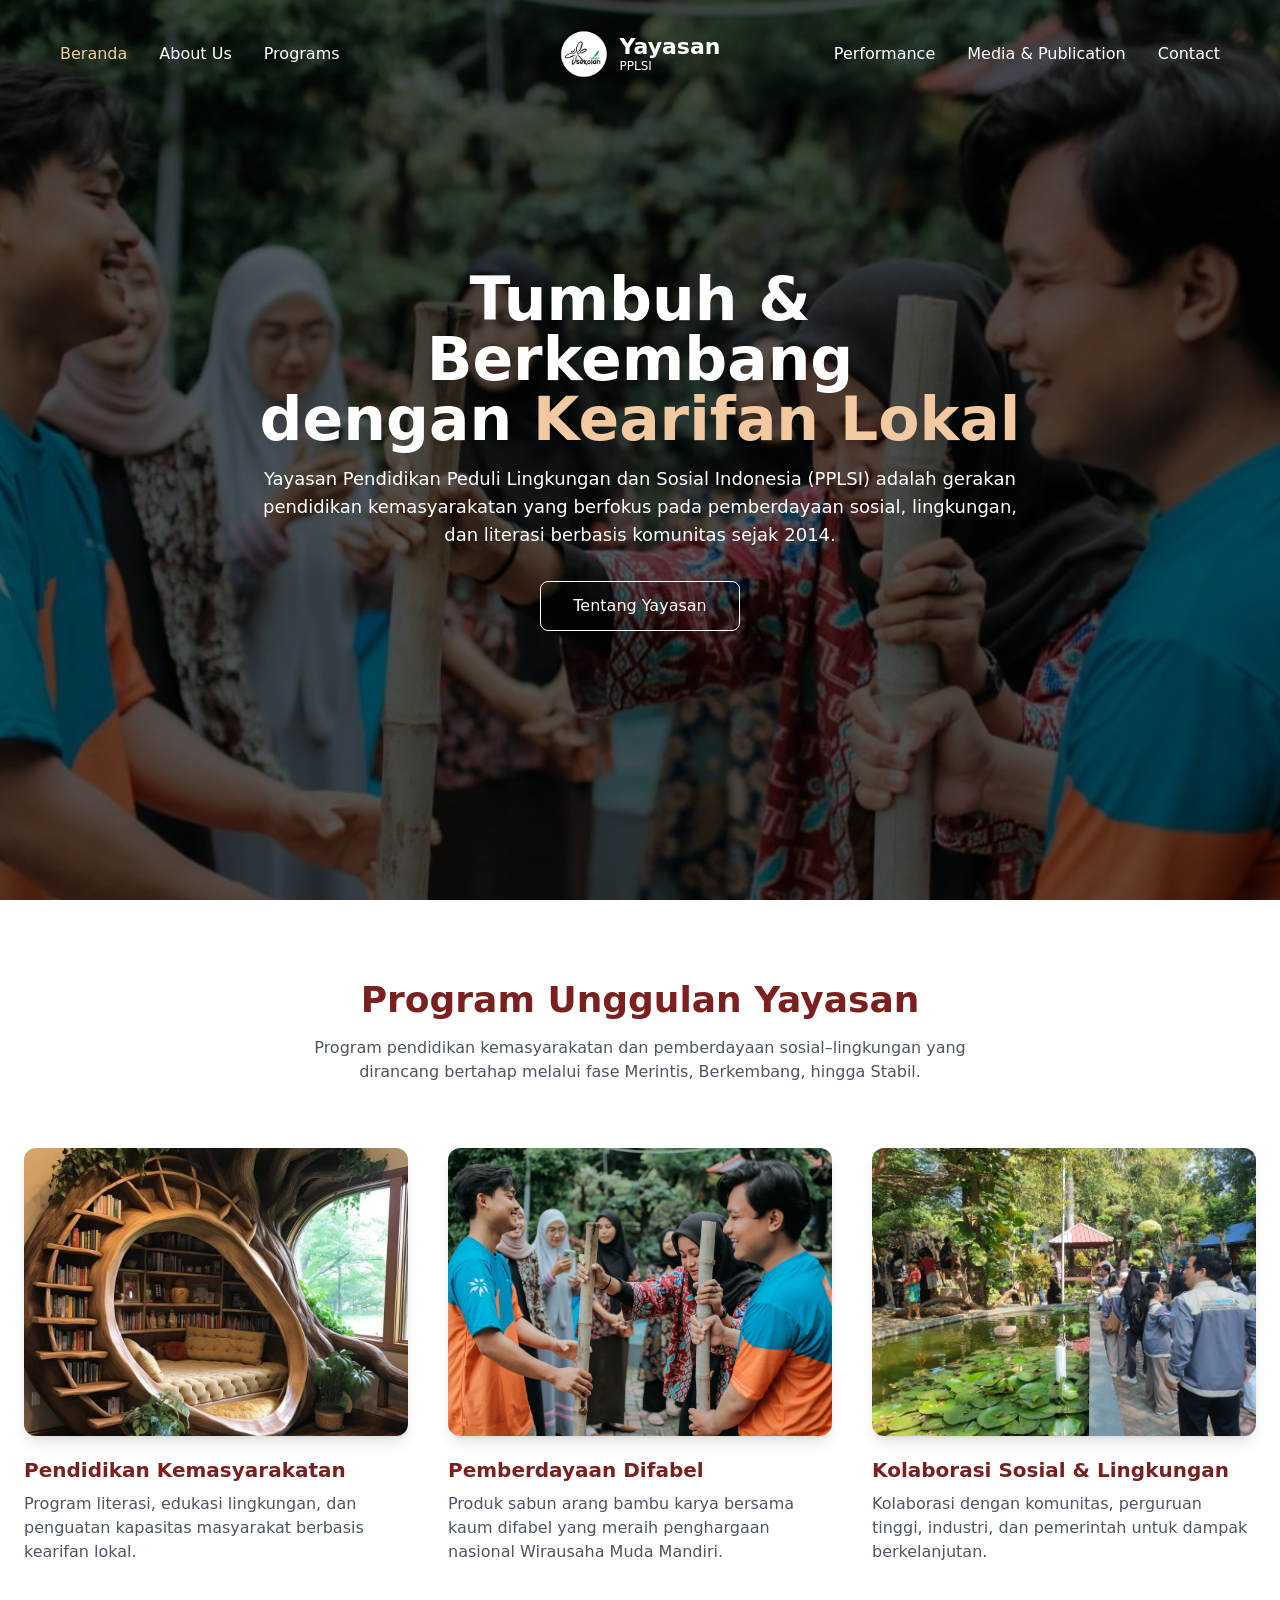
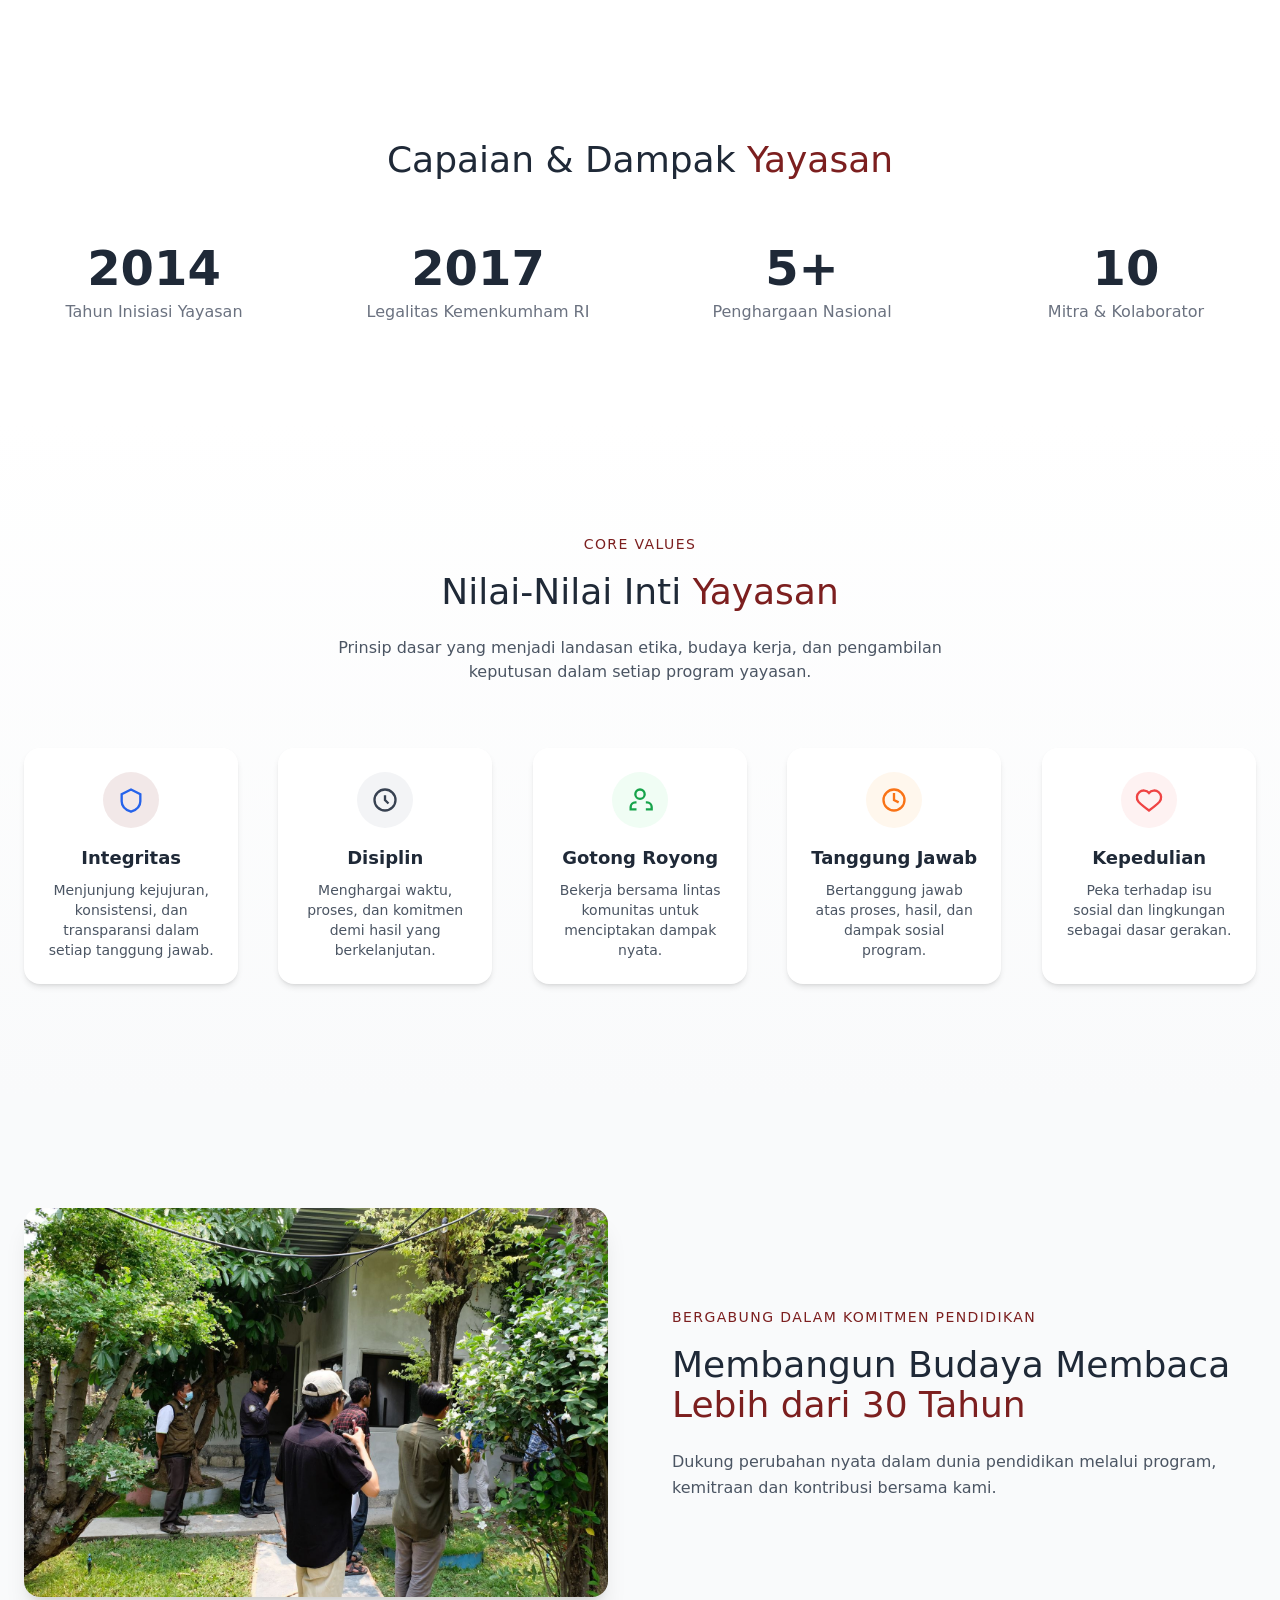
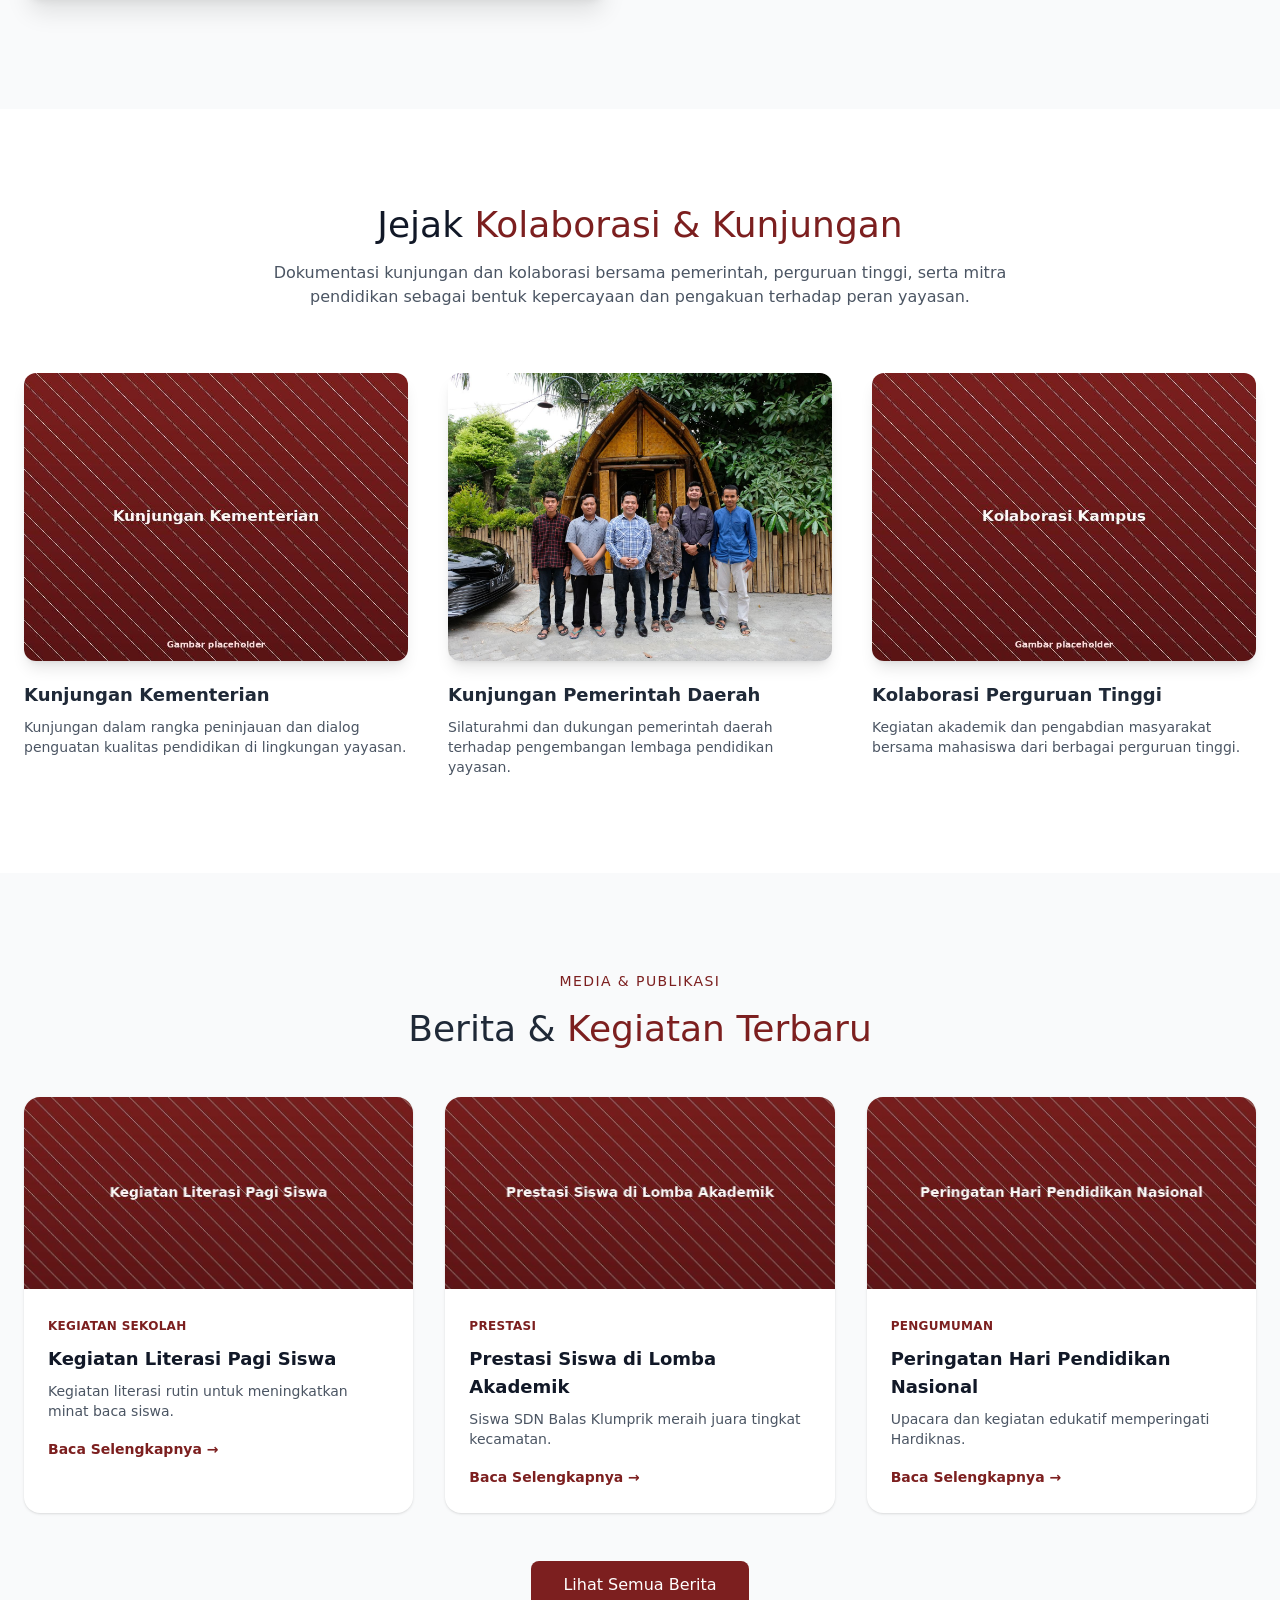
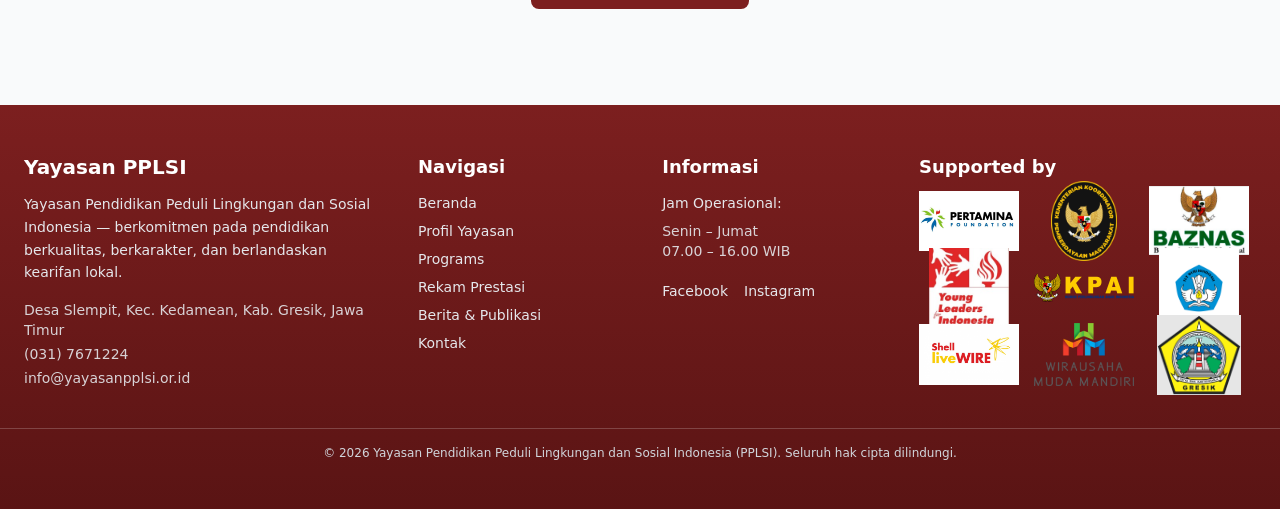
==== commit acae00f9: "fix homepage" ====
--- a/index.html
+++ b/index.html
@@ -18,6 +18,7 @@
     <link rel="icon" type="image/x-icon" href="assets/images/favicon.ico">
     <link rel="stylesheet" href="assets/css/style.css">
     <link rel="stylesheet" href="assets/css/navbar.css">
+    <link rel="stylesheet" href="assets/css/mobile-optimize.css">
 </head>
 <body class="m-0 p-0 font-sans text-gray-800">
 
@@ -398,57 +399,117 @@
     </div>
 </section>
     </main>
-    <footer class="relative text-gray-200">
+
+<footer class="relative text-gray-200">
         <div class="bg-gradient-to-t from-[#5a1414] to-[#7c1f1f] pt-14 pb-10">
-            <div class="max-w-7xl mx-auto px-6 grid md:grid-cols-3 gap-10">
-
-                <!-- PROFIL -->
+            <div class="max-w-7xl mx-auto px-6 footer-main-grid">
+
+               <!-- PROFIL -->
+            <div>
+                <h4 class="text-xl font-bold text-white mb-3">
+                    Yayasan PPLSI
+                </h4>
+
+                <p class="text-sm leading-relaxed text-gray-200">
+                    Yayasan Pendidikan Peduli Lingkungan dan Sosial Indonesia — berkomitmen
+                    pada pendidikan berkualitas, berkarakter, dan berlandaskan kearifan lokal.
+                </p>
+
+                <div class="mt-4 text-sm space-y-1 opacity-90">
+                    <p>Desa Slempit, Kec. Kedamean, Kab. Gresik, Jawa Timur</p>
+                    <p>(031) 7671224</p>
+                    <p>info@yayasanpplsi.or.id</p>
+                </div>
+            </div>
+
                 <div>
-                    <h4 class="text-xl font-bold text-white mb-3">
-                        Yayasan PPLSI
-                    </h4>
-                    <p class="text-sm leading-relaxed text-gray-200">
-                        Yayasan Pendidikan Peduli Lingkungan dan Sosial Indonesia — berkomitmen
-                        pada pendidikan berkualitas, berkarakter, dan berlandaskan kearifan lokal.
+                <h4 class="text-lg font-semibold text-white mb-3">
+                    Navigasi
+                </h4>
+
+                <ul class="space-y-2 text-sm">
+                    <li><a href="index.html" class="hover:text-white transition">Beranda</a></li>
+                    <li><a href="profil.html" class="hover:text-white transition">Profil Yayasan</a></li>
+                    <li><a href="programs.html" class="hover:text-white transition">Programs</a></li>
+                    <li><a href="ppdb.html" class="hover:text-white transition">Rekam Prestasi</a></li>
+                    <li><a href="berita.html" class="hover:text-white transition">Berita & Publikasi</a></li>
+                    <li><a href="kontak.html" class="hover:text-white transition">Kontak</a></li>
+                </ul>
+            </div>
+
+               <!-- INFORMASI -->
+            <div>
+                <h4 class="text-lg font-semibold text-white mb-3">
+                    Informasi
+                </h4>
+
+                <div class="text-sm space-y-2">
+                    <p>Jam Operasional:</p>
+                    <p class="opacity-90">
+                        Senin – Jumat<br>
+                        07.00 – 16.00 WIB
                     </p>
-                    <div class="mt-4 text-sm space-y-1 opacity-90">
-                        <p>Desa Slempit, Kec. Kedamean, Kab. Gresik, Jawa Timur</p>
-                        <p>(031) 7671224</p>
-                        <p>info@yayasanpplsi.or.id</p>
-                    </div>
-                </div>
-
-                <!-- MENU -->
-                <div>
-                    <h4 class="text-lg font-semibold text-white mb-3">Navigasi</h4>
-                    <ul class="space-y-2 text-sm">
-                        <li><a href="index.html" class="hover:text-white transition">Beranda</a></li>
-                        <li><a href="profil.html" class="hover:text-white transition">Profil Yayasan</a></li>
-                        <li><a href="programs.html" class="hover:text-white transition">Programs</a></li>
-                        <li><a href="ppdb.html" class="hover:text-white transition">Rekam Prestasi</a></li>
-                        <li><a href="berita.html" class="hover:text-white transition">Berita & Publikasi</a></li>
-                        <li><a href="kontak.html" class="hover:text-white transition">Kontak</a></li>
-                    </ul>
-                </div>
-
-                <!-- INFO -->
-                <div>
-                    <h4 class="text-lg font-semibold text-white mb-3">Informasi</h4>
-                    <div class="text-sm space-y-2">
-                        <p>Jam Operasional:</p>
-                        <p class="opacity-90">Senin – Jumat<br>07.00 – 16.00 WIB</p>
-                    </div>
-                    <div class="flex space-x-4 mt-5 text-sm">
-                        <a href="#" class="hover:text-white transition">Facebook</a>
-                        <a href="#" class="hover:text-white transition">Instagram</a>
-                    </div>
-                </div>
+                </div>
+
+                <div class="flex space-x-4 mt-5 text-sm">
+                    <a href="#" class="hover:text-white transition">Facebook</a>
+                    <a href="#" class="hover:text-white transition">Instagram</a>
+                </div>
+            </div>
+
+              <!-- SUPPORTED BY -->
+            <div class="footer-supported">
+                <h4 class="text-lg font-semibold text-white mb-3">
+                    Supported by
+                </h4>
+
+                <div class="supported-logos">
+
+                    <div class="supported-logo">
+                        <img src="assets/images/logo/pfmuda.png" alt="PFMuda">
+                    </div>
+
+                    <div class="supported-logo">
+                        <img src="assets/images/logo/logo-profile.png" alt="Logo Partner">
+                    </div>
+
+                    <div class="supported-logo">
+                        <img src="assets/images/logo/baznas.png" alt="BAZNAS">
+                    </div>
+
+                    <div class="supported-logo">
+                        <img src="assets/images/logo/matching-fund.png" alt="Matching Fund">
+                    </div>
+
+                    <div class="supported-logo">
+                        <img src="assets/images/logo/KPAI.png" alt="KPAI">
+                    </div>
+
+                    <div class="supported-logo">
+                        <img src="assets/images/logo/kemendikbud.png" alt="Kemendikbud">
+                    </div>
+
+                    <div class="supported-logo">
+                        <img src="assets/images/logo/shell-livewire.png" alt="Shell LiveWIRE">
+                    </div>
+
+                    <div class="supported-logo">
+                        <img src="assets/images/logo/wirausaha-muda-mandiri.png" alt="Wirausaha Muda Mandiri">
+                    </div>
+
+                    <div class="supported-logo">
+                        <img src="assets/images/logo/pemkab-gresik.png" alt="Pemkab Gresik">
+                    </div>
+
+                </div>
+            </div>
+
             </div>
 
             <div class="mt-10 border-t border-white/20 pt-4 text-center text-xs text-gray-300">
                 <span id="copyright-year">&copy; 2026</span> Yayasan Pendidikan Peduli Lingkungan dan Sosial Indonesia (PPLSI). Seluruh hak cipta dilindungi.
             </div>
-        </div>
+</div>
     </footer>
     <script src="assets/js/main.js"></script>
 </body>
--- a/assets/css/style.css
+++ b/assets/css/style.css
@@ -1727,3 +1727,113 @@
     }
 }
 
+.footer-main-grid {
+    display: grid;
+    grid-template-columns: 1.45fr 0.85fr 0.9fr 1.35fr;
+    column-gap: 2rem;
+    align-items: start;
+}
+
+/* Background footer dibuat lebih lega */
+footer .bg-gradient-to-t {
+    padding-top: 3rem;
+    padding-bottom: 3rem;
+}
+
+/* Profil */
+.footer-main-grid > div {
+    min-height: 0;
+}
+
+/* Supported by */
+.footer-supported {
+    width: 100%;
+    min-width: 0;
+}
+
+.footer-supported-title {
+    margin: 0 0 14px;
+    font-size: 18px;
+    line-height: 1.3;
+    font-weight: 600;
+    color: #fff;
+}
+
+.supported-logos {
+    display: grid;
+    grid-template-columns: repeat(3, 1fr);
+    align-items: center;
+    column-gap: 8px;
+    row-gap: 12px;
+    width: 100%;
+}
+
+.supported-logo {
+    width: 100px;
+    height: 55px;
+    margin-right: 25px;
+    display: flex;
+    align-items: center;
+    justify-content: center;
+    margin: 0;
+}
+
+.supported-logo img {
+    display: block;
+    width: 100px;
+    height: 80px;
+    object-fit: contain;
+}
+
+/* TABLET */
+@media (max-width: 1100px) {
+    .footer-main-grid {
+        grid-template-columns: 1.4fr 0.9fr 0.9fr;
+        gap: 2rem;
+    }
+
+    .footer-supported {
+        grid-column: 1 / -1;
+    }
+
+    .supported-logos {
+        grid-template-columns: repeat(6, 1fr);
+    }
+}
+
+
+/* MOBILE */
+@media (max-width: 768px) {
+    .footer-main-grid {
+        grid-template-columns: 1fr 1fr;
+        gap: 2rem 1.5rem;
+    }
+
+    .footer-main-grid > div:first-child {
+        grid-column: 1 / -1;
+    }
+
+    .footer-supported {
+        grid-column: 1 / -1;
+    }
+
+    .supported-logos {
+        grid-template-columns: repeat(3, 1fr);
+    }
+}
+
+
+@media (max-width: 480px) {
+    .footer-main-grid {
+        grid-template-columns: 1fr;
+        gap: 1.75rem;
+    }
+
+    .footer-main-grid > div:first-child {
+        grid-column: auto;
+    }
+
+    .footer-supported {
+        grid-column: auto;
+    }
+}
--- a/assets/css/navbar.css
+++ b/assets/css/navbar.css
@@ -220,6 +220,46 @@
   #glass-container { transition: none; }
 }
 
+/* ---------- Mobile-only compaction (<=767px) ---------- */
+@media (max-width: 767px) {
+  :root {
+    --nav-height: 60px;
+    --nav-offset-top: 10px;
+  }
+
+  .site-navbar__logo--sm img {
+    width: 34px;
+    height: 34px;
+    min-width: 34px;
+  }
+
+  .site-navbar__logo--sm .site-navbar__logo-text strong {
+    font-size: 1rem;
+  }
+
+  .site-navbar__logo--sm .site-navbar__logo-text small {
+    font-size: .65rem;
+  }
+
+  .site-navbar__toggle {
+    min-width: 44px;
+    min-height: 44px;
+  }
+
+  .site-navbar__toggle svg {
+    width: 24px;
+    height: 24px;
+  }
+
+  #mobile-menu {
+    top: calc(var(--nav-offset-top) + var(--nav-height) + 8px);
+  }
+
+  #mobile-menu a {
+    padding: 12px 20px;
+  }
+}
+
 /* ---------- Breakpoint: swap bar layouts at 1024px ---------- */
 @media (min-width: 1024px) {
   .site-navbar__desktop {
--- a/assets/css/mobile-optimize.css
+++ b/assets/css/mobile-optimize.css
@@ -0,0 +1,138 @@
+/* ============================================================
+   MOBILE COMPACTION LAYER — 320px to 767px ONLY.
+   Every rule in this file lives inside a single
+   @media (max-width: 767px) block, so nothing here can ever
+   affect tablet (>=768px) or desktop (>=1024px) layouts —
+   those keep using the original, untouched Tailwind classes.
+   Loaded last, after style.css and navbar.css.
+   ============================================================ */
+
+@media (max-width: 767px) {
+
+  /* ---------------------------------------------------------
+     1. SECTION RHYTHM — vertical padding on <section> wrappers
+     --------------------------------------------------------- */
+  .py-32 { padding-top: 2.5rem;  padding-bottom: 2.5rem; }
+  .py-28 { padding-top: 2.25rem; padding-bottom: 2.25rem; }
+  .py-24 { padding-top: 2rem;    padding-bottom: 2rem; }
+  .py-20 { padding-top: 1.75rem; padding-bottom: 1.75rem; }
+  .py-16 { padding-top: 1.5rem;  padding-bottom: 1.5rem; }
+  .pt-14 { padding-top: 1.75rem; }
+  .pb-10 { padding-bottom: 1.5rem; }
+  .pt-4  { padding-top: 0.85rem; }
+
+  /* Card / block padding */
+  .p-14 { padding: 1.5rem; }
+  .p-10 { padding: 1.25rem; }
+  .p-8  { padding: 1rem; }
+  .p-6  { padding: 0.85rem; }
+  .p-5  { padding: 0.75rem; }
+
+  /* ---------------------------------------------------------
+     2. MARGINS & GAPS
+     --------------------------------------------------------- */
+  .mb-20 { margin-bottom: 1.5rem; }
+  .mb-16 { margin-bottom: 1.25rem; }
+  .mb-12 { margin-bottom: 1rem; }
+  .mb-10 { margin-bottom: 0.85rem; }
+  .mb-8  { margin-bottom: 0.75rem; }
+  .mb-6  { margin-bottom: 0.6rem; }
+  .mb-5  { margin-bottom: 0.55rem; }
+  .mb-4  { margin-bottom: 0.5rem; }
+  .mb-3  { margin-bottom: 0.4rem; }
+  .mt-12 { margin-top: 1rem; }
+  .mt-10 { margin-top: 0.85rem; }
+  .mt-8  { margin-top: 0.65rem; }
+  .mt-6  { margin-top: 0.6rem; }
+  .mt-5  { margin-top: 0.5rem; }
+  .mt-4  { margin-top: 0.45rem; }
+
+  .gap-16 { gap: 1rem; }
+  .gap-14 { gap: 0.85rem; }
+  .gap-12 { gap: 0.75rem; }
+  .gap-10 { gap: 0.75rem; }
+  .gap-8  { gap: 0.6rem; }
+  .gap-6  { gap: 0.5rem; }
+
+  /* ---------------------------------------------------------
+     3. TYPOGRAPHY — proportional scale-down
+     --------------------------------------------------------- */
+  .text-6xl  { font-size: 1.85rem;  line-height: 1.15; }
+  .text-5xl  { font-size: 1.65rem;  line-height: 1.15; }
+  .text-4xl  { font-size: 1.45rem;  line-height: 1.2;  }
+  .text-3xl  { font-size: 1.25rem;  line-height: 1.25; }
+  .text-2xl  { font-size: 1.125rem; line-height: 1.3;  }
+  .text-lg   { font-size: 1rem;     line-height: 1.4;  }
+  .leading-relaxed { line-height: 1.5; }
+
+  /* ---------------------------------------------------------
+     4. HERO SECTION (index.html) — shorter, more above-the-fold
+     --------------------------------------------------------- */
+  .h-screen {
+    height: 82vh;
+    min-height: 460px;
+  }
+
+  /* ---------------------------------------------------------
+     5. IMAGE / CARD HEIGHTS — stop images from dominating
+     --------------------------------------------------------- */
+  .h-96 { height: 12rem; }
+  .h-80 { height: 11rem; }
+  .h-72 { height: 9.5rem; }
+  .h-64 { height: 9rem; }
+  .h-48 { height: 7rem; }
+
+  /* Arbitrary-value headers/images (profil/programs/ppdb/berita/kontak
+     page-top banners + article hero images + map embed) */
+  .h-\[70vh\]  { height: 40vh; min-height: 260px; }
+  .h-\[650px\] { height: 280px; }
+  .h-\[470px\] { height: 260px; }
+  .h-\[400px\] { height: 220px; }
+  .h-\[360px\] { height: 200px; }
+
+  /* Exception: the scrollable info card on profil.html should grow
+     naturally on mobile instead of trapping content in a tiny
+     fixed-height scroll box (avoids scroll-inside-scroll UX). */
+  .h-\[470px\].overflow-auto {
+    height: auto;
+    max-height: none;
+    overflow: visible;
+  }
+
+  /* Icon badges */
+  .w-14.h-14 { width: 2.75rem; height: 2.75rem; }
+  .w-12.h-12 { width: 2.5rem;  height: 2.5rem;  }
+
+  /* ---------------------------------------------------------
+     6. BUTTONS — compact but touch-friendly (>=44px)
+     --------------------------------------------------------- */
+  .px-8.py-3 {
+    padding: 0.65rem 1.5rem;
+    min-height: 44px;
+    display: inline-flex;
+    align-items: center;
+    justify-content: center;
+  }
+
+  /* ---------------------------------------------------------
+     7. GRID — 2-up for short "small cards" (stats, values,
+     icon-steps, logos) while leaving text-heavy 2/3-col
+     layouts stacked for readability
+     --------------------------------------------------------- */
+  .grid-cols-1,
+  .grid.md\:grid-cols-4.gap-8.text-center,
+  .grid.md\:grid-cols-5.gap-8,
+  .grid.md\:grid-cols-5.gap-10 {
+    grid-template-columns: repeat(2, minmax(0, 1fr));
+  }
+
+  .grid-cols-2 { gap: 0.6rem; }
+
+  /* ---------------------------------------------------------
+     8. FOOTER
+     --------------------------------------------------------- */
+  footer.relative .pt-14 { padding-top: 1.75rem; }
+  footer.relative .pb-10 { padding-bottom: 1.25rem; }
+  footer.relative .mt-10 { margin-top: 1rem; }
+  footer.relative .gap-10 { gap: 1.25rem; }
+}
